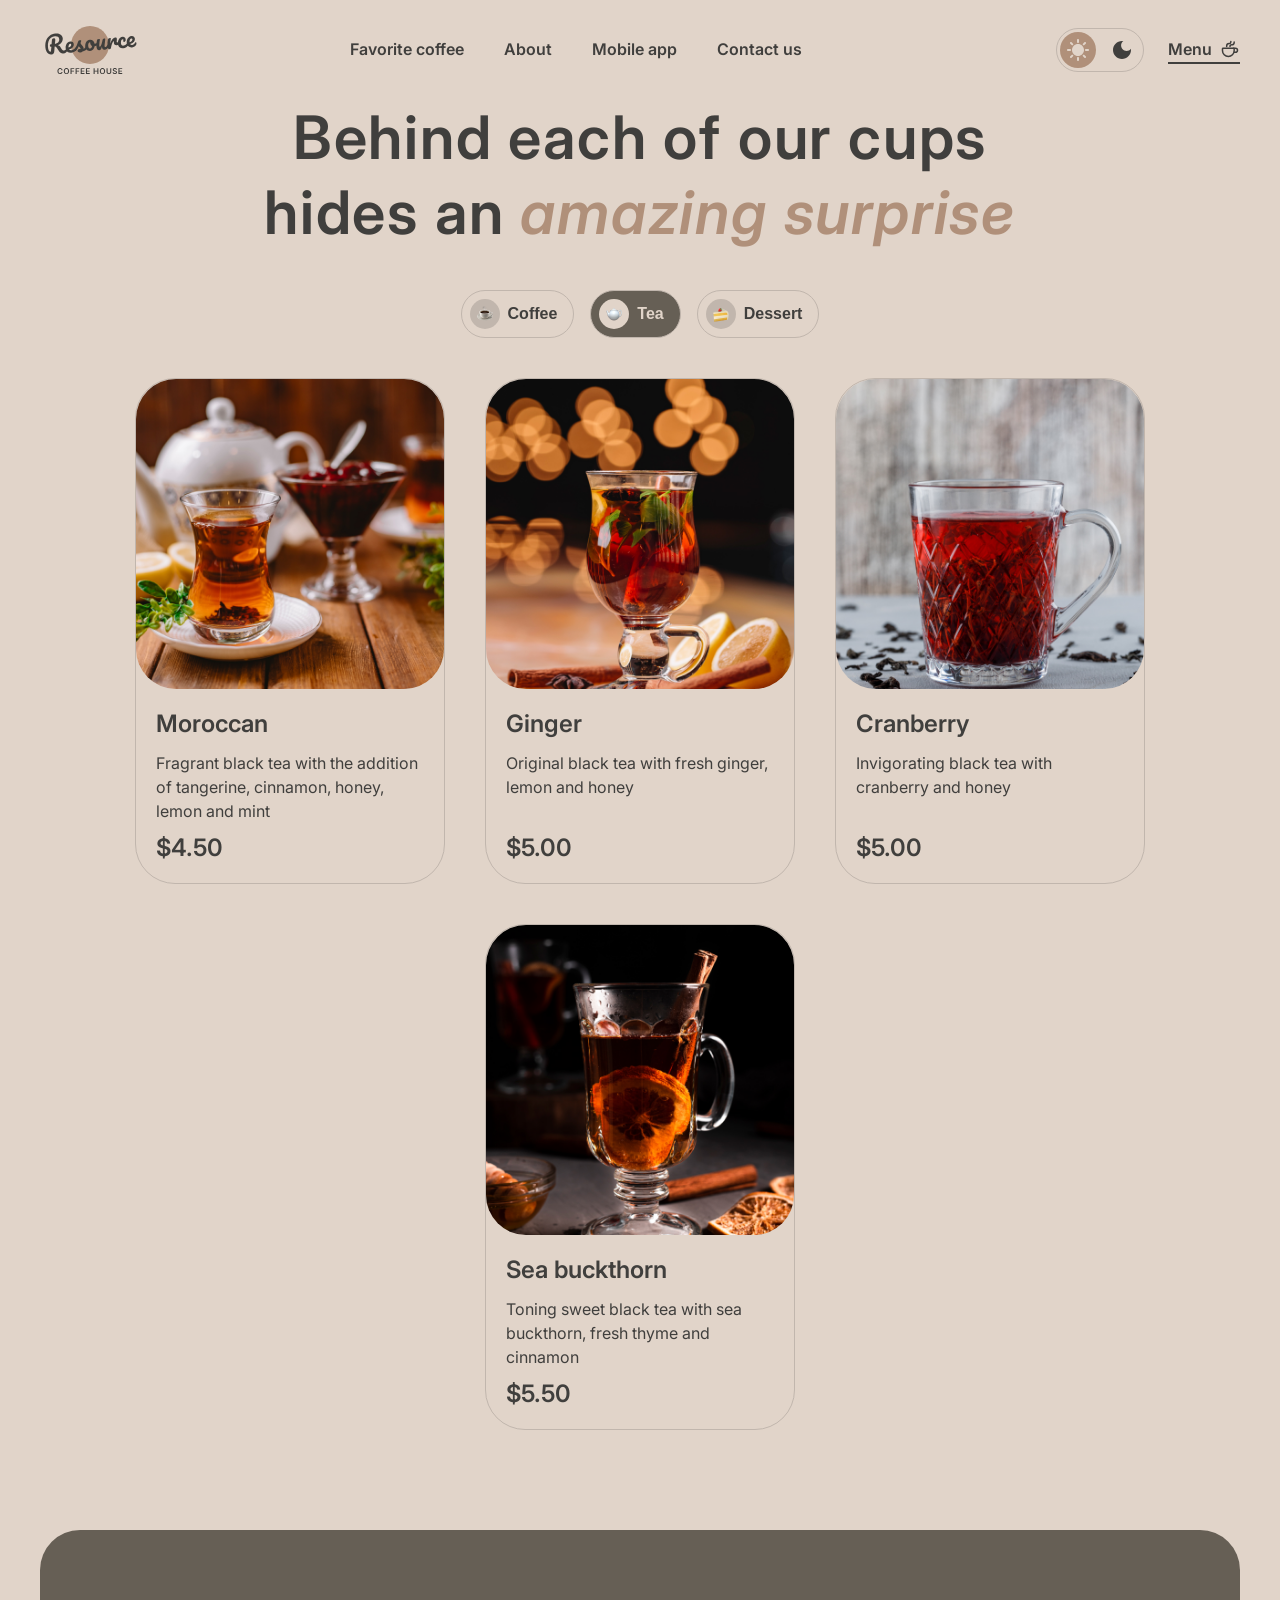
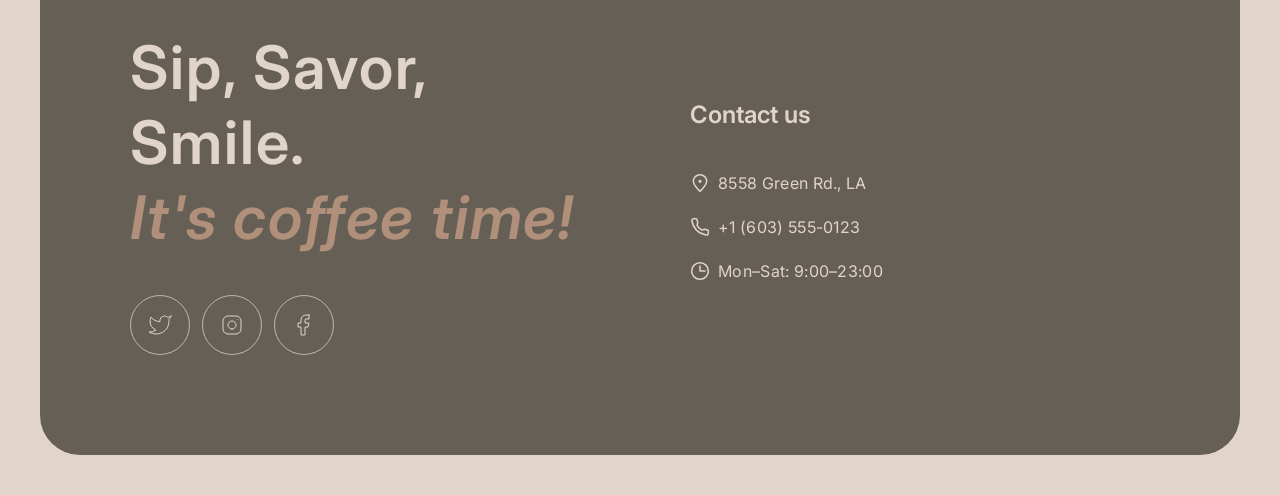
==== menu.html @ aad09383 "feat: implement theme toggle functionality" ====
<!DOCTYPE html>
<html lang="en">

<head>
    <meta charset="UTF-8" />
    <meta name="viewport" content="width=device-width, initial-scale=1.0" />
    <link rel="preconnect" href="https://fonts.googleapis.com">
    <link rel="preconnect" href="https://fonts.gstatic.com" crossorigin>
    <link
        href="https://fonts.googleapis.com/css2?family=Inter:ital,opsz,wght@0,14..32,100..900;1,14..32,100..900&display=swap"
        rel="stylesheet">
    <link rel="icon" href="favicon.ico" />
    <title>Coffee House</title>
    <link rel="stylesheet" href="css/base.css">
    <link rel="stylesheet" href="css/layout.css">
    <link rel="stylesheet" href="css/components.css">
    <link rel="stylesheet" href="css/responsive.css">
</head>

<body>
    <!-- ================= HEADER ================= -->
<header class="header">
        <div class="container header__container">
            <a class="logo" href="index.html">
                <svg width="100" height="60" viewBox="0 0 100 60" fill="none" xmlns="http://www.w3.org/2000/svg">
                    <path
                        d="M69 25C69 35.4934 60.4934 44 50 44C39.5066 44 31 35.4934 31 25C31 14.5066 39.5066 6 50 6C60.4934 6 69 14.5066 69 25Z"
                        fill="#B0907A" />
                    <path
                        d="M95.6784 22.2913C95.8856 22.2732 96.0534 22.3548 96.1817 22.5364C96.326 22.7165 96.4127 22.9739 96.442 23.3086C96.4922 23.8824 96.4 24.3884 96.1652 24.8265C95.7789 25.5509 95.2359 26.1365 94.5362 26.5832C93.8524 27.0285 93.0084 27.295 92.0042 27.3829C90.4741 27.5168 89.2469 27.1664 88.3226 26.3318C87.3969 25.4812 86.8658 24.2749 86.7291 22.7129C86.6329 21.6131 86.7748 20.5727 87.1547 19.5919C87.5333 18.5951 88.1046 17.7822 88.8687 17.1532C89.6487 16.5229 90.5568 16.1623 91.5928 16.0717C92.5173 15.9908 93.2829 16.2049 93.8895 16.714C94.4948 17.2071 94.8386 17.9239 94.9209 18.8643C95.0171 19.9641 94.7016 20.9473 93.9743 21.814C93.2617 22.6633 91.9772 23.4021 90.1208 24.0303C90.5675 24.73 91.2451 25.0401 92.1537 24.9606C92.8072 24.9035 93.3279 24.7053 93.7158 24.3662C94.1197 24.0257 94.5692 23.4725 95.0643 22.7064C95.2346 22.4506 95.4393 22.3122 95.6784 22.2913ZM91.3914 18.4503C90.8016 18.5019 90.3295 18.8885 89.9751 19.6102C89.6365 20.3304 89.5098 21.1767 89.5949 22.149L89.5991 22.1968C90.5199 21.8914 91.2318 21.4918 91.7347 20.9981C92.2376 20.5044 92.4632 19.9626 92.4117 19.3729C92.3852 19.0701 92.2766 18.8386 92.0859 18.6786C91.9098 18.5013 91.6783 18.4252 91.3914 18.4503Z"
                        fill="currentColor" />
                    <path
                        d="M83.2976 28.1446C81.7356 28.2813 80.4779 27.9497 79.5245 27.1497C78.5857 26.3324 78.0529 25.1985 77.926 23.7481C77.813 22.457 77.969 21.303 78.394 20.2861C78.819 19.2692 79.4149 18.4622 80.1818 17.8651C80.9487 17.268 81.7784 16.9304 82.671 16.8523C83.5477 16.7756 84.2481 16.9793 84.7723 17.4635C85.311 17.9303 85.6159 18.5702 85.6871 19.383C85.7456 20.0525 85.6437 20.6316 85.3813 21.1203C85.1348 21.6076 84.7725 21.8722 84.2944 21.9141C83.9915 21.9406 83.7382 21.8904 83.5344 21.7637C83.3465 21.6356 83.2414 21.444 83.2191 21.189C83.2093 21.0774 83.2141 20.9485 83.2334 20.8023C83.2527 20.6561 83.2676 20.5504 83.278 20.4852C83.3367 20.2392 83.357 20.0125 83.3389 19.8053C83.3208 19.5981 83.2511 19.4436 83.1297 19.3418C83.0243 19.2386 82.876 19.1953 82.6847 19.2121C82.3181 19.2441 81.9901 19.4415 81.7006 19.8041C81.4097 20.1508 81.193 20.6114 81.0506 21.186C80.9081 21.7606 80.8661 22.3826 80.9247 23.0521C81.0865 24.901 81.9723 25.7551 83.5821 25.6142C84.2356 25.557 84.9181 25.2805 85.6296 24.7846C86.3556 24.2714 87.0469 23.5444 87.7034 22.6036C87.8752 22.3637 88.0806 22.2333 88.3197 22.2124C88.5269 22.1942 88.6946 22.2759 88.8229 22.4574C88.9672 22.6375 89.054 22.895 89.0832 23.2297C89.1362 23.8354 89.028 24.3427 88.7587 24.7518C88.0904 25.7418 87.2526 26.5378 86.2452 27.1399C85.2524 27.7247 84.2699 28.0596 83.2976 28.1446Z"
                        fill="currentColor" />
                    <path
                        d="M69.549 29.3476C68.9433 29.4006 68.485 29.1195 68.1742 28.5042C67.8794 27.8876 67.6706 26.8779 67.5479 25.4753C67.3666 23.4032 67.4892 21.4089 67.9158 19.4924C68.0188 19.0177 68.2207 18.6627 68.5213 18.4276C68.8365 18.1752 69.289 18.0232 69.8787 17.9716C70.1975 17.9437 70.4242 17.964 70.5586 18.0326C70.6931 18.1011 70.7701 18.2469 70.7897 18.4701C70.812 18.7251 70.7426 19.3094 70.5816 20.2229C70.478 20.8744 70.3993 21.4434 70.3455 21.93C70.2917 22.4165 70.2636 23.0132 70.2612 23.7201C70.6673 22.3033 71.1594 21.136 71.7376 20.2181C72.3158 19.3002 72.8997 18.6308 73.4892 18.2098C74.0947 17.7874 74.6605 17.5532 75.1865 17.5072C76.2225 17.4166 76.7858 17.8893 76.8765 18.9253C76.8946 19.1325 76.8668 19.6409 76.7931 20.4504C76.7214 21.0991 76.6925 21.5032 76.7064 21.6626C76.7552 22.2204 76.9789 22.4819 77.3773 22.4471C77.8236 22.408 78.3668 22.0072 79.0067 21.2445C79.1958 21.0191 79.4019 20.8967 79.6251 20.8772C79.8323 20.8591 80 20.9408 80.1283 21.1223C80.2712 21.2864 80.3559 21.5199 80.3824 21.8228C80.434 22.4125 80.315 22.8887 80.0255 23.2513C79.6197 23.7526 79.1285 24.1971 78.5521 24.5848C77.9903 24.9552 77.3746 25.1697 76.7052 25.2282C75.8604 25.3021 75.196 25.1434 74.7121 24.7521C74.2441 24.3594 73.978 23.7965 73.9139 23.0633C73.8929 22.8242 73.8959 22.583 73.9228 22.3397C73.9268 22.0182 73.9239 21.8016 73.9142 21.69C73.8919 21.435 73.793 21.3151 73.6177 21.3305C73.3786 21.3514 73.0836 21.6503 72.7325 22.2271C72.396 22.7865 72.0748 23.5213 71.7689 24.4314C71.4631 25.3415 71.2332 26.2932 71.0791 27.2864C70.9694 28.0509 70.8068 28.5791 70.5914 28.8709C70.3906 29.1455 70.0431 29.3044 69.549 29.3476Z"
                        fill="currentColor" />
                    <path
                        d="M59.2462 30.2488C58.5289 30.3116 57.9106 30.0364 57.3912 29.4233C56.8863 28.7929 56.5906 27.9836 56.5042 26.9954C56.3996 25.8 56.3838 24.7012 56.4567 23.699C56.5282 22.6809 56.6985 21.5979 56.9675 20.4501C57.085 19.958 57.2782 19.5958 57.547 19.3635C57.8157 19.1312 58.2609 18.9878 58.8826 18.9334C59.2332 18.9028 59.4772 18.9376 59.6145 19.038C59.7677 19.1371 59.8541 19.2981 59.8736 19.5213C59.8847 19.6488 59.8347 20.0868 59.7235 20.8354C59.6157 21.4391 59.5349 21.9842 59.4811 22.4707C59.3088 24.1722 59.247 25.3019 59.2958 25.8598C59.3251 26.1945 59.3859 26.4301 59.4781 26.5666C59.569 26.6871 59.7021 26.7397 59.8774 26.7244C60.1165 26.7035 60.3904 26.4386 60.6993 25.9297C61.024 25.4195 61.3431 24.6608 61.6565 23.6536C61.9859 22.6451 62.2798 21.4148 62.5382 19.9627C62.6239 19.4734 62.7852 19.114 63.0221 18.8845C63.2749 18.6535 63.6643 18.5151 64.1903 18.4691C64.5569 18.437 64.8161 18.4625 64.9679 18.5456C65.1184 18.6127 65.204 18.7658 65.2249 19.0049C65.2598 19.4034 65.1561 20.5127 64.9138 22.3327C64.646 24.412 64.533 25.6907 64.5748 26.1688C64.6013 26.4717 64.686 26.7052 64.8289 26.8694C64.9703 27.0176 65.1447 27.0827 65.3519 27.0645C65.6706 27.0366 66.0285 26.8126 66.4254 26.3924C66.8368 25.9549 67.3708 25.2657 68.0273 24.3249C68.199 24.0851 68.4044 23.9547 68.6435 23.9337C68.8507 23.9156 69.0185 23.9973 69.1468 24.1788C69.291 24.3589 69.3778 24.6163 69.4071 24.9511C69.4629 25.5886 69.3547 26.096 69.0825 26.4731C68.471 27.3779 67.7905 28.1361 67.041 28.7477C66.3074 29.358 65.4385 29.707 64.4343 29.7949C63.6693 29.8618 63.0776 29.6165 62.6594 29.0588C62.2572 28.4997 62.0093 27.6862 61.9159 26.6183C61.7398 27.7259 61.4065 28.5982 60.9162 29.2354C60.4245 29.8566 59.8678 30.1944 59.2462 30.2488Z"
                        fill="currentColor" />
                    <path
                        d="M57.5606 22.8796C57.7678 22.8614 57.9362 22.9511 58.0659 23.1485C58.1956 23.346 58.2744 23.6041 58.3023 23.9229C58.3692 24.688 58.1779 25.1625 57.7282 25.3463C56.8011 25.7647 55.7659 26.048 54.6225 26.1963C54.4367 27.5616 53.9332 28.6898 53.1117 29.5808C52.2888 30.4559 51.3115 30.9429 50.1799 31.0419C49.2235 31.1256 48.3824 30.9663 47.6566 30.564C46.9467 30.1603 46.383 29.5913 45.9654 28.8569C45.5478 28.1225 45.3 27.309 45.2219 26.4164C45.1159 25.205 45.2529 24.1089 45.6328 23.1281C46.0114 22.1313 46.5841 21.3343 47.351 20.7372C48.1165 20.1242 48.9933 19.7744 49.9816 19.688C51.1929 19.582 52.2022 19.9193 53.0093 20.6999C53.8309 21.4632 54.3592 22.453 54.5941 23.6691C55.339 23.5558 56.2177 23.3183 57.23 22.9567C57.3547 22.9136 57.4649 22.8879 57.5606 22.8796ZM50.1494 28.4908C50.6595 28.4462 51.0797 28.2007 51.41 27.7542C51.7563 27.3063 51.959 26.6863 52.0182 25.8941C51.4948 25.6026 51.0739 25.1977 50.7555 24.6795C50.4531 24.1599 50.2754 23.5972 50.2224 22.9916C50.2001 22.7365 50.2017 22.4794 50.2272 22.2202L50.1076 22.2307C49.4701 22.2864 48.9633 22.644 48.5873 23.3032C48.2259 23.9452 48.094 24.824 48.1916 25.9398C48.2683 26.8164 48.4942 27.4712 48.8694 27.9042C49.2605 28.3357 49.6872 28.5313 50.1494 28.4908Z"
                        fill="currentColor" />
                    <path
                        d="M40.3103 32.4354C39.4815 32.508 38.8272 32.3725 38.3474 32.029C37.8836 31.6841 37.6307 31.2726 37.5889 30.7944C37.5527 30.38 37.6727 30.0081 37.9491 29.6787C38.2254 29.3494 38.6584 29.1589 39.2482 29.1073C39.4554 29.0892 39.6966 29.0922 39.9717 29.1163C40.2614 29.1231 40.4787 29.1282 40.6235 29.1316C40.5713 28.7185 40.4415 28.3364 40.2341 27.9851C40.0427 27.6325 39.8048 27.3 39.5205 26.9876C39.2348 26.6592 38.9692 26.3773 38.7237 26.1418C38.3119 27.1254 37.8861 27.9497 37.4464 28.6145C37.0226 29.278 36.5482 29.9137 36.0232 30.5218C35.7614 30.8338 35.4711 31.0038 35.1523 31.0316C34.8973 31.054 34.6824 30.9844 34.5077 30.823C34.3316 30.6457 34.2316 30.4216 34.2079 30.1506C34.1801 29.8318 34.2658 29.5272 34.4653 29.2367L34.7426 28.827C35.5244 27.6664 36.1078 26.7159 36.4928 25.9756C36.7233 25.4896 36.9884 24.8481 37.288 24.0509C37.5863 23.2379 37.8745 22.4016 38.1527 21.542C38.3942 20.8142 38.9931 20.4085 39.9494 20.3248C40.3957 20.2858 40.71 20.2984 40.8923 20.3628C41.0746 20.4271 41.1734 20.547 41.1888 20.7223C41.1971 20.8179 41.1785 20.9722 41.1329 21.1849C41.0873 21.3977 41.0177 21.6126 40.9243 21.8296C40.6876 22.4285 40.5867 22.9272 40.6215 23.3257C40.6424 23.5647 40.7451 23.8208 40.9296 24.0937C41.1301 24.3653 41.4244 24.7009 41.8127 25.1006C42.3814 25.7254 42.8141 26.2657 43.111 26.7216C43.4224 27.1601 43.6025 27.6583 43.6513 28.2162C43.6652 28.3756 43.6688 28.6001 43.662 28.8898C44.4166 28.5187 45.2626 27.6335 46.2003 26.2345C46.372 25.9946 46.5774 25.8642 46.8165 25.8433C47.0237 25.8252 47.1915 25.9069 47.3198 26.0884C47.464 26.2685 47.5508 26.5259 47.5801 26.8606C47.6331 27.4663 47.5249 27.9737 47.2555 28.3827C46.545 29.4407 45.8392 30.185 45.1381 30.6158C44.4515 31.0292 43.5756 31.2985 42.5105 31.4238C41.9204 32.0215 41.187 32.3587 40.3103 32.4354Z"
                        fill="currentColor" />
                    <path
                        d="M36.6161 26.7357C36.8233 26.7175 36.9911 26.7992 37.1194 26.9807C37.2636 27.1608 37.3504 27.4183 37.3797 27.753C37.4355 28.3905 37.3273 28.8979 37.0551 29.2751C36.5281 30.0439 35.7492 30.7786 34.7183 31.4791C33.7034 32.1782 32.5823 32.5815 31.355 32.6888C29.6814 32.8353 28.3426 32.4947 27.3386 31.667C26.3347 30.8394 25.7637 29.6365 25.6256 28.0586C25.5294 26.9588 25.6713 25.9185 26.0512 24.9376C26.4298 23.9408 27.0011 23.1279 27.7652 22.4989C28.5452 21.8686 29.4533 21.508 30.4893 21.4174C31.4138 21.3365 32.1793 21.5506 32.786 22.0597C33.3913 22.5528 33.7351 23.2696 33.8173 24.21C33.9136 25.3098 33.5981 26.293 32.8708 27.1597C32.1581 28.009 30.8816 28.7471 29.0412 29.3739C29.5039 30.0722 30.293 30.3726 31.4088 30.275C32.126 30.2122 32.9173 29.894 33.7826 29.3204C34.6625 28.7295 35.4016 27.9983 35.9999 27.1269C36.1716 26.887 36.377 26.7566 36.6161 26.7357ZM30.2878 23.796C29.6981 23.8476 29.226 24.2342 28.8715 24.9559C28.533 25.6761 28.4063 26.5224 28.4914 27.4947L28.4955 27.5425C29.4164 27.2371 30.1283 26.8375 30.6312 26.3438C31.1341 25.8501 31.3597 25.3083 31.3081 24.7186C31.2816 24.4158 31.1731 24.1843 30.9824 24.0243C30.8063 23.847 30.5747 23.7709 30.2878 23.796Z"
                        fill="currentColor" />
                    <path
                        d="M27.6906 27.5167C27.8978 27.4986 28.0656 27.5803 28.1939 27.7618C28.3382 27.9419 28.4249 28.1993 28.4542 28.5341C28.5086 29.1557 28.4004 29.6631 28.1296 30.0561C27.4454 31.0476 26.7351 31.8324 25.9987 32.4108C25.261 32.9733 24.3581 33.3012 23.2902 33.3946C22.2541 33.4853 21.3451 33.2837 20.5631 32.79C19.797 32.2949 19.028 31.3985 18.256 30.1009C17.6351 29.063 17.151 28.3023 16.8035 27.8188C16.4547 27.3193 16.119 26.9712 15.7967 26.7745C15.4903 26.5765 15.1198 26.4724 14.6852 26.4622C14.6508 26.8025 14.5595 27.8705 14.4114 29.6663C14.3537 30.4744 14.3165 30.9675 14.3 31.1456C14.2256 32.1319 13.9724 32.9089 13.5402 33.4767C13.1067 34.0286 12.4038 34.3471 11.4315 34.4321C10.3636 34.5256 9.38799 34.2977 8.50477 33.7486C7.63609 33.1822 6.9298 32.3606 6.38589 31.2839C5.84059 30.1913 5.50518 28.9277 5.37968 27.4932C5.1454 24.8154 5.40544 22.4638 6.15978 20.4383C6.93006 18.4115 8.10738 16.8148 9.69174 15.6483C11.2906 14.4644 13.1899 13.7763 15.3895 13.5838C16.9196 13.45 18.223 13.5688 19.2994 13.9404C20.3759 14.312 21.1968 14.8826 21.762 15.6523C22.3432 16.4206 22.6784 17.3148 22.7676 18.3349C22.8457 19.2275 22.7073 20.1229 22.3522 21.0213C22.0117 21.9023 21.4476 22.7066 20.66 23.434C19.8724 24.1614 18.8869 24.7375 17.7034 25.1622C18.4866 25.3025 19.1057 25.5856 19.5605 26.0116C20.0154 26.4376 20.4891 27.0787 20.9816 27.9351C21.5115 28.8524 22.0112 29.5153 22.4806 29.924C22.966 30.3312 23.4955 30.5098 24.0693 30.4596C24.5794 30.4149 25.0509 30.205 25.4838 29.8299C25.9154 29.4388 26.4456 28.7981 27.0744 27.9079C27.2461 27.6681 27.4515 27.5377 27.6906 27.5167ZM11.3837 26.727C10.8418 26.7744 10.4561 26.6797 10.2266 26.4428C10.013 26.2045 9.89225 25.9259 9.86436 25.6071C9.8309 25.2246 9.92394 24.9113 10.1435 24.6672C10.379 24.4218 10.6562 24.2851 10.9749 24.2572L11.5727 24.2049C11.691 22.6206 11.8123 21.2528 11.9364 20.1016C12.053 19.0474 12.6771 18.4708 13.8088 18.3718C14.7173 18.2923 15.2071 18.659 15.2782 19.4719C15.2936 19.6473 15.2975 19.7835 15.2899 19.8805L14.9199 23.9121C15.7764 23.789 16.5393 23.5134 17.2085 23.0855C17.8937 22.6561 18.4149 22.0966 18.7722 21.4068C19.1454 20.7156 19.2957 19.9556 19.2232 19.1268C19.1353 18.1226 18.7236 17.3636 17.988 16.8498C17.2524 16.3359 16.2232 16.1369 14.9002 16.2526C13.3382 16.3893 12.0016 16.8997 10.8904 17.7839C9.79381 18.6508 8.98568 19.8779 8.46605 21.4653C7.94503 23.0366 7.78003 24.9142 7.97108 27.0978C8.06033 28.1179 8.24063 28.9855 8.51198 29.7006C8.78334 30.4157 9.08648 30.9432 9.42139 31.2834C9.75631 31.6235 10.0592 31.7817 10.3302 31.7579C10.5374 31.7398 10.6957 31.6216 10.8051 31.4032C10.9304 31.1834 11.0127 30.839 11.052 30.3698L11.3837 26.727Z"
                        fill="currentColor" />
                    <path
                        d="M78.4023 54.0001V48.1819H82.1864V49.0654H79.4563V50.645H81.9904V51.5285H79.4563V53.1165H82.2092V54.0001H78.4023Z"
                        fill="currentColor" />
                    <path
                        d="M75.9698 49.7813C75.9433 49.5332 75.8316 49.34 75.6346 49.2017C75.4395 49.0635 75.1857 48.9943 74.8732 48.9943C74.6535 48.9943 74.4651 49.0275 74.3079 49.0938C74.1507 49.1601 74.0304 49.25 73.9471 49.3637C73.8638 49.4773 73.8211 49.607 73.8192 49.7529C73.8192 49.8741 73.8467 49.9792 73.9016 50.0682C73.9585 50.1572 74.0352 50.233 74.1317 50.2955C74.2283 50.3561 74.3353 50.4072 74.4528 50.4489C74.5702 50.4906 74.6886 50.5256 74.8079 50.554L75.3533 50.6904C75.573 50.7415 75.7842 50.8106 75.9869 50.8977C76.1914 50.9849 76.3742 51.0947 76.5352 51.2273C76.698 51.3599 76.8268 51.5199 76.9215 51.7074C77.0162 51.8949 77.0636 52.1146 77.0636 52.3665C77.0636 52.7074 76.9764 53.0076 76.8022 53.2671C76.628 53.5246 76.3761 53.7263 76.0465 53.8722C75.7189 54.0161 75.3221 54.0881 74.8562 54.0881C74.4035 54.0881 74.0105 54.018 73.6772 53.8779C73.3458 53.7377 73.0863 53.5332 72.8988 53.2642C72.7132 52.9953 72.6128 52.6676 72.5977 52.2813H73.6346C73.6497 52.4839 73.7122 52.6525 73.8221 52.787C73.9319 52.9214 74.0749 53.0218 74.2511 53.0881C74.4291 53.1544 74.628 53.1875 74.8477 53.1875C75.0768 53.1875 75.2776 53.1534 75.4499 53.0852C75.6242 53.0152 75.7605 52.9186 75.859 52.7955C75.9575 52.6705 76.0077 52.5246 76.0096 52.358C76.0077 52.2065 75.9632 52.0815 75.8761 51.983C75.7889 51.8826 75.6668 51.7993 75.5096 51.733C75.3543 51.6648 75.1725 51.6042 74.9641 51.5512L74.3022 51.3807C73.823 51.2576 73.4442 51.071 73.1658 50.821C72.8893 50.5692 72.7511 50.2349 72.7511 49.8182C72.7511 49.4754 72.8439 49.1752 73.0295 48.9176C73.217 48.6601 73.4717 48.4602 73.7937 48.3182C74.1156 48.1743 74.4802 48.1023 74.8874 48.1023C75.3003 48.1023 75.6621 48.1743 75.9727 48.3182C76.2852 48.4602 76.5304 48.6582 76.7085 48.912C76.8865 49.1638 76.9783 49.4536 76.984 49.7813H75.9698Z"
                        fill="currentColor" />
                    <path
                        d="M70.2086 48.1819H71.2626V51.983C71.2626 52.3997 71.1641 52.7662 70.9672 53.0825C70.7721 53.3987 70.4975 53.6459 70.1433 53.8239C69.7891 54.0001 69.3753 54.0881 68.9018 54.0881C68.4264 54.0881 68.0117 54.0001 67.6575 53.8239C67.3033 53.6459 67.0287 53.3987 66.8336 53.0825C66.6386 52.7662 66.541 52.3997 66.541 51.983V48.1819H67.595V51.895C67.595 52.1374 67.648 52.3533 67.7541 52.5427C67.862 52.7321 68.0136 52.8807 68.2086 52.9887C68.4037 53.0948 68.6348 53.1478 68.9018 53.1478C69.1689 53.1478 69.3999 53.0948 69.595 52.9887C69.792 52.8807 69.9435 52.7321 70.0495 52.5427C70.1556 52.3533 70.2086 52.1374 70.2086 51.895V48.1819Z"
                        fill="currentColor" />
                    <path
                        d="M65.1435 51.0909C65.1435 51.7178 65.026 52.2548 64.7912 52.7017C64.5582 53.1468 64.2401 53.4877 63.8366 53.7245C63.4351 53.9612 62.9796 54.0796 62.4702 54.0796C61.9607 54.0796 61.5043 53.9612 61.1009 53.7245C60.6993 53.4858 60.3812 53.144 60.1463 52.6989C59.9134 52.2519 59.7969 51.7159 59.7969 51.0909C59.7969 50.464 59.9134 49.9281 60.1463 49.483C60.3812 49.036 60.6993 48.6942 61.1009 48.4574C61.5043 48.2207 61.9607 48.1023 62.4702 48.1023C62.9796 48.1023 63.4351 48.2207 63.8366 48.4574C64.2401 48.6942 64.5582 49.036 64.7912 49.483C65.026 49.9281 65.1435 50.464 65.1435 51.0909ZM64.0838 51.0909C64.0838 50.6496 64.0147 50.2775 63.8764 49.9745C63.7401 49.6695 63.5507 49.4394 63.3082 49.2841C63.0658 49.1269 62.7865 49.0483 62.4702 49.0483C62.1539 49.0483 61.8745 49.1269 61.6321 49.2841C61.3897 49.4394 61.1993 49.6695 61.0611 49.9745C60.9247 50.2775 60.8565 50.6496 60.8565 51.0909C60.8565 51.5322 60.9247 51.9053 61.0611 52.2102C61.1993 52.5133 61.3897 52.7434 61.6321 52.9006C61.8745 53.0559 62.1539 53.1335 62.4702 53.1335C62.7865 53.1335 63.0658 53.0559 63.3082 52.9006C63.5507 52.7434 63.7401 52.5133 63.8764 52.2102C64.0147 51.9053 64.0838 51.5322 64.0838 51.0909Z"
                        fill="currentColor" />
                    <path
                        d="M53.5918 54.0001V48.1819H54.6458V50.645H57.3418V48.1819H58.3986V54.0001H57.3418V51.5285H54.6458V54.0001H53.5918Z"
                        fill="currentColor" />
                    <path
                        d="M45.9492 54.0001V48.1819H49.7333V49.0654H47.0032V50.645H49.5373V51.5285H47.0032V53.1165H49.756V54.0001H45.9492Z"
                        fill="currentColor" />
                    <path
                        d="M40.6895 54.0001V48.1819H44.4735V49.0654H41.7434V50.645H44.2775V51.5285H41.7434V53.1165H44.4963V54.0001H40.6895Z"
                        fill="currentColor" />
                    <path
                        d="M35.6016 54.0001V48.1819H39.3288V49.0654H36.6555V50.645H39.0732V51.5285H36.6555V54.0001H35.6016Z"
                        fill="currentColor" />
                    <path
                        d="M30.5137 54.0001V48.1819H34.2409V49.0654H31.5676V50.645H33.9853V51.5285H31.5676V54.0001H30.5137Z"
                        fill="currentColor" />
                    <path
                        d="M29.1181 51.0909C29.1181 51.7178 29.0007 52.2548 28.7658 52.7017C28.5328 53.1468 28.2147 53.4877 27.8113 53.7245C27.4097 53.9612 26.9542 54.0796 26.4448 54.0796C25.9353 54.0796 25.4789 53.9612 25.0755 53.7245C24.6739 53.4858 24.3558 53.144 24.1209 52.6989C23.888 52.2519 23.7715 51.7159 23.7715 51.0909C23.7715 50.464 23.888 49.9281 24.1209 49.483C24.3558 49.036 24.6739 48.6942 25.0755 48.4574C25.4789 48.2207 25.9353 48.1023 26.4448 48.1023C26.9542 48.1023 27.4097 48.2207 27.8113 48.4574C28.2147 48.6942 28.5328 49.036 28.7658 49.483C29.0007 49.9281 29.1181 50.464 29.1181 51.0909ZM28.0584 51.0909C28.0584 50.6496 27.9893 50.2775 27.851 49.9745C27.7147 49.6695 27.5253 49.4394 27.2828 49.2841C27.0404 49.1269 26.7611 49.0483 26.4448 49.0483C26.1285 49.0483 25.8491 49.1269 25.6067 49.2841C25.3643 49.4394 25.1739 49.6695 25.0357 49.9745C24.8993 50.2775 24.8311 50.6496 24.8311 51.0909C24.8311 51.5322 24.8993 51.9053 25.0357 52.2102C25.1739 52.5133 25.3643 52.7434 25.6067 52.9006C25.8491 53.0559 26.1285 53.1335 26.4448 53.1335C26.7611 53.1335 27.0404 53.0559 27.2828 52.9006C27.5253 52.7434 27.7147 52.5133 27.851 52.2102C27.9893 51.9053 28.0584 51.5322 28.0584 51.0909Z"
                        fill="currentColor" />
                    <path
                        d="M22.5536 50.1449H21.4911C21.4608 49.9707 21.4049 49.8163 21.3235 49.6818C21.2421 49.5455 21.1407 49.4299 21.0195 49.3352C20.8983 49.2406 20.7601 49.1695 20.6048 49.1222C20.4513 49.0729 20.2856 49.0483 20.1076 49.0483C19.7913 49.0483 19.511 49.1279 19.2667 49.287C19.0224 49.4442 18.8311 49.6752 18.6928 49.9801C18.5546 50.2832 18.4854 50.6534 18.4854 51.0909C18.4854 51.536 18.5546 51.911 18.6928 52.2159C18.833 52.519 19.0243 52.7481 19.2667 52.9034C19.511 53.0568 19.7904 53.1335 20.1048 53.1335C20.279 53.1335 20.4419 53.1108 20.5934 53.0654C20.7468 53.018 20.8841 52.9489 21.0053 52.858C21.1284 52.7671 21.2317 52.6553 21.315 52.5227C21.4002 52.3902 21.4589 52.2387 21.4911 52.0682L22.5536 52.0739C22.5138 52.3504 22.4277 52.6099 22.2951 52.8523C22.1644 53.0947 21.993 53.3087 21.7809 53.4943C21.5688 53.6781 21.3207 53.822 21.0366 53.9262C20.7525 54.0284 20.4371 54.0796 20.0906 54.0796C19.5792 54.0796 19.1228 53.9612 18.7212 53.7245C18.3197 53.4877 18.0034 53.1459 17.7724 52.6989C17.5413 52.2519 17.4258 51.7159 17.4258 51.0909C17.4258 50.464 17.5423 49.9281 17.7752 49.483C18.0082 49.036 18.3254 48.6942 18.7269 48.4574C19.1284 48.2207 19.583 48.1023 20.0906 48.1023C20.4144 48.1023 20.7156 48.1477 20.994 48.2387C21.2724 48.3296 21.5205 48.4631 21.7383 48.6392C21.9561 48.8135 22.1351 49.0275 22.2752 49.2813C22.4173 49.5332 22.5101 49.821 22.5536 50.1449Z"
                        fill="currentColor" />
                </svg>
            </a>
            <nav class="navigation">
                <ul class="navigation__list">
                    <li class="navigation__item">
                        <a class="navigation__link" href="index.html#favorite">
                            Favorite coffee
                        </a>
                    </li>
                    <li class="navigation__item">
                        <a class="navigation__link" href="index.html#about">
                            About
                        </a>
                    </li>
                    <li class="navigation__item">
                        <a class="navigation__link" href="index.html#mobile-app">
                            Mobile app
                        </a>
                    </li>
                    <li class="navigation__item">
                        <a class="navigation__link" href="#contacts">
                            Contact us
                        </a>
                    </li>
                </ul>
            </nav>
            <div class="header__actions">
                <div class="theme-switcher">
                    <button class="theme-switcher__button theme-switcher__button--sun" type="button">
                        <svg width="22" height="22" viewBox="0 0 22 22" fill="none" xmlns="http://www.w3.org/2000/svg">
                            <path
                                d="M10 3V1C10 0.45 10.45 0 11 0C11.55 0 12 0.45 12 1V3C12 3.55 11.55 4 11 4C10.45 4 10 3.55 10 3ZM17.36 6.05L18.77 4.63C19.16 4.24 19.16 3.61 18.77 3.22C18.38 2.83 17.75 2.83 17.36 3.22L15.95 4.64C15.56 5.03 15.56 5.66 15.95 6.05C16.34 6.44 16.97 6.44 17.36 6.05ZM21 10H19C18.45 10 18 10.45 18 11C18 11.55 18.45 12 19 12H21C21.55 12 22 11.55 22 11C22 10.45 21.55 10 21 10ZM11 18C10.45 18 10 18.45 10 19V21C10 21.55 10.45 22 11 22C11.55 22 12 21.55 12 21V19C12 18.45 11.55 18 11 18ZM4.64 6.05L3.22 4.64C2.83 4.25 2.83 3.61 3.22 3.23C3.61 2.85 4.25 2.84 4.63 3.23L6.04 4.64C6.43 5.03 6.43 5.67 6.04 6.05C5.65 6.43 5.02 6.44 4.64 6.05ZM15.95 15.95C15.56 16.34 15.56 16.98 15.95 17.36L17.36 18.77C17.75 19.16 18.39 19.16 18.77 18.77C19.16 18.38 19.16 17.74 18.77 17.36L17.36 15.95C16.98 15.56 16.34 15.56 15.95 15.95ZM1 12H3C3.55 12 4 11.55 4 11C4 10.45 3.55 10 3 10H1C0.45 10 0 10.45 0 11C0 11.55 0.45 12 1 12ZM4.64 18.78L6.05 17.37C6.44 16.98 6.44 16.34 6.05 15.96C5.66 15.58 5.02 15.57 4.64 15.96L3.23 17.37C2.84 17.76 2.84 18.4 3.23 18.78C3.61 19.17 4.25 19.17 4.64 18.78ZM11 5C7.69 5 5 7.69 5 11C5 14.31 7.69 17 11 17C14.31 17 17 14.31 17 11C17 7.69 14.31 5 11 5Z"
                                fill="currentColor" />
                        </svg>
                    </button>
                    <button class="theme-switcher__button theme-switcher__button--moon" type="button">
                        <svg width="18" height="18" viewBox="0 0 18 18" fill="none" xmlns="http://www.w3.org/2000/svg">
                            <path
                                d="M9 0C4.03 0 0 4.03 0 9C0 13.97 4.03 18 9 18C13.97 18 18 13.97 18 9C18 8.54 17.96 8.08 17.9 7.64C16.92 9.01 15.32 9.9 13.5 9.9C10.52 9.9 8.1 7.48 8.1 4.5C8.1 2.69 8.99 1.08 10.36 0.0999999C9.92 0.0399999 9.46 0 9 0Z"
                                fill="currentColor" />
                        </svg>
                    </button>
                </div>
                <button class="burger header__burger" type="button">
                    <span class="burger__line"></span>
                    <span class="burger__line"></span>
                </button>
                <a class="menu-link menu__link--active" href="menu.html">
                    <span>Menu</span>
                    <svg width="20" height="20" viewBox="0 0 20 20" fill="none" xmlns="http://www.w3.org/2000/svg">
                        <path
                            d="M14.166 9.76667V11.6667C14.166 14.8883 11.5543 17.5 8.33268 17.5C5.11102 17.5 2.49935 14.8883 2.49935 11.6667V9.76667C2.49935 9.4353 2.76798 9.16667 3.09935 9.16667H13.566C13.8974 9.16667 14.166 9.4353 14.166 9.76667Z"
                            stroke="currentColor" stroke-width="1.5" stroke-linecap="round" stroke-linejoin="round" />
                        <path
                            d="M9.99935 7.49996C9.99935 6.66663 10.5946 5.83329 11.7851 5.83329C13.1 5.83329 14.166 4.7673 14.166 3.45234V2.91663"
                            stroke="currentColor" stroke-width="1.5" stroke-linecap="round" stroke-linejoin="round" />
                        <path
                            d="M6.66732 7.5V7.08333C6.66732 5.70262 7.78661 4.58333 9.16732 4.58333C10.0878 4.58333 10.834 3.83714 10.834 2.91667V2.5"
                            stroke="currentColor" stroke-width="1.5" stroke-linecap="round" stroke-linejoin="round" />
                        <path
                            d="M13.334 9.16663H15.4173C16.5679 9.16663 17.5007 10.0994 17.5007 11.25C17.5007 12.4006 16.5679 13.3333 15.4173 13.3333H14.1673"
                            stroke="currentColor" stroke-width="1.5" stroke-linecap="round" stroke-linejoin="round" />
                    </svg>
                </a>
            </div>
        </div>
    </header>

    <!-- ================= MAIN ================= -->
    <main class="main">

        <!-- MENU -->

        <section class="menu">
            <div class="container menu__container">
                <div class="menu__header">
                    <h1 class="section-title menu__title">
                        Behind each of our cups hides an
                        <span class="accent">amazing surprise</span>
                    </h1>
                    <div class="menu__categories">
                        <button class="category-button" type="button">
                            <div class="category-button__content">
                                <div class="icon-wrapper">
                                    <img category-button__icon src="./assets/icons/coffee.png" alt="">
                                </div>
                                <span>Coffee</span>
                            </div>
                        </button>

                        <button class="category-button category-button--active" type="button">
                            <div class="category-button__content">
                                <div class="icon-wrapper">
                                    <img category-button__icon src="./assets/icons/tea.png" alt="">
                                </div>
                                <span>Tea</span>
                            </div>
                        </button>

                        <button class="category-button" type="button">
                            <div class="category-button__content">
                                <div class="icon-wrapper">
                                    <img category-button__icon src="./assets/icons/dessert.png" alt="">
                                </div>
                                <span>Dessert</span>
                            </div>
                        </button>
                    </div>
                </div>

                <div class="menu__grid">
                    <article class="menu-card">
                        <img class="menu-card__image" src="./assets/images/tea-1.png" alt="Moroccan tea">
                        <div class="menu-card__content">
                            <div class="menu-card__info">
                                <h2 class="menu-card__title">Moroccan</h2>
                                <p class="menu-card__description">
                                    Fragrant black tea with the addition of tangerine,
                                    cinnamon, honey, lemon and mint
                                </p>
                            </div>
                            <p class="menu-card__price">$4.50</p>
                        </div>
                    </article>
                    <article class="menu-card">
                        <img class="menu-card__image" src="./assets/images/tea-2.png" alt="Ginger tea">
                        <div class="menu-card__content">
                            <div class="menu-card__info">
                                <h2 class="menu-card__title">Ginger</h2>
                                <p class="menu-card__description">
                                    Original black tea with fresh ginger,
                                    lemon and honey
                                </p>
                            </div>
                            <p class="menu-card__price">$5.00</p>
                        </div>
                    </article>
                    <article class="menu-card">
                        <img class="menu-card__image" src="./assets/images/tea-3.png" alt="Cranberry tea">
                        <div class="menu-card__content">
                            <div class="menu-card__info">
                                <h2 class="menu-card__title">Cranberry</h2>
                                <p class="menu-card__description">
                                    Invigorating black tea with cranberry and honey
                                </p>
                            </div>
                            <p class="menu-card__price">$5.00</p>
                        </div>
                    </article>
                    <article class="menu-card">
                        <div class="menu-card__image">
                            <img class="menu-card__image" src="./assets/images/tea-4.png" alt="Sea buckthorn tea">
                        </div>
                        <div class="menu-card__content">
                            <div class="menu-card__info">
                                <h2 class="menu-card__title">Sea buckthorn</h2>
                                <p class="menu-card__description">
                                    Toning sweet black tea with sea buckthorn,
                                    fresh thyme and cinnamon
                                </p>
                            </div>
                            <p class="menu-card__price">$5.50</p>
                        </div>
                    </article>
                </div>
            </div>
        </section>
    </main>

    <!-- ================= FOOTER ================= -->
    <footer class="footer" id="contacts">
        <div class="container footer__container">
            <div class="footer__content">
                <div class="title-wrapper">
                    <p class="footer__title">
                        Sip, Savor, Smile.
                    </p>
                    <p class="footer__subtitle">
                        It's coffee time!
                    </p>
                </div>
                <ul class="socials">
                    <li>
                        <a class="socials__link" href="#" aria-label="Twitter">
                            <svg width="24" height="24" viewBox="0 0 24 24" fill="none"
                                xmlns="http://www.w3.org/2000/svg">
                                <path
                                    d="M23 3.01006C23 3.01006 20.9821 4.20217 19.86 4.54006C19.2577 3.84757 18.4573 3.35675 17.567 3.13398C16.6767 2.91122 15.7395 2.96725 14.8821 3.29451C14.0247 3.62177 13.2884 4.20446 12.773 4.96377C12.2575 5.72309 11.9877 6.62239 12 7.54006V8.54006C10.2426 8.58562 8.50127 8.19587 6.93101 7.4055C5.36074 6.61513 4.01032 5.44869 3 4.01006C3 4.01006 -1 13.0101 8 17.0101C5.94053 18.408 3.48716 19.109 1 19.0101C10 24.0101 21 19.0101 21 7.51006C20.9991 7.23151 20.9723 6.95365 20.92 6.68006C21.9406 5.67355 23 3.01006 23 3.01006Z"
                                    stroke="currentColor" stroke-linecap="round" stroke-linejoin="round" />
                            </svg>
                        </a>
                    </li>
                    <li>
                        <a class="socials__link" href="#" aria-label="Instagram">
                            <svg width="24" height="24" viewBox="0 0 24 24" fill="none"
                                xmlns="http://www.w3.org/2000/svg">
                                <path
                                    d="M12 16C14.2091 16 16 14.2091 16 12C16 9.79086 14.2091 8 12 8C9.79086 8 8 9.79086 8 12C8 14.2091 9.79086 16 12 16Z"
                                    stroke="currentColor" stroke-linecap="round" stroke-linejoin="round" />
                                <path
                                    d="M3 16V8C3 5.23858 5.23858 3 8 3H16C18.7614 3 21 5.23858 21 8V16C21 18.7614 18.7614 21 16 21H8C5.23858 21 3 18.7614 3 16Z"
                                    stroke="currentColor" />
                                <path d="M17.5 6.51L17.51 6.49889" stroke="currentColor" stroke-linecap="round"
                                    stroke-linejoin="round" />
                            </svg>
                        </a>
                    </li>
                    <li>
                        <a class="socials__link" href="#" aria-label="Facebook">
                            <svg width="24" height="24" viewBox="0 0 24 24" fill="none"
                                xmlns="http://www.w3.org/2000/svg">
                                <path
                                    d="M17 2H14C12.6739 2 11.4021 2.52678 10.4645 3.46447C9.52678 4.40215 9 5.67392 9 7V10H6V14H9V22H13V14H16L17 10H13V7C13 6.73478 13.1054 6.48043 13.2929 6.29289C13.4804 6.10536 13.7348 6 14 6H17V2Z"
                                    stroke="currentColor" stroke-linecap="round" stroke-linejoin="round" />
                            </svg>
                        </a>
                    </li>
                </ul>
            </div>
            <div class="footer__contacts">
                <h2 class="contacts__title">
                    Contact us
                </h2>
                <div class="contacts-list">
                    <a class="contacts-item contacts-item--link" href="#">
                        <img class="contacts-icon" src="./assets/icons/location.svg" alt="">
                        <span>8558 Green Rd., LA</span>
                    </a>
                    <a class="contacts-item contacts-item--link" href="tel:+16035550123">
                        <img class="contacts-icon" src="./assets/icons/phone.svg" alt="">
                        <span>+1 (603) 555-0123</span>
                    </a>
                    <div class="contacts-item">
                        <img class="contacts-icon" src="./assets/icons/clock.svg" alt="">
                        <span>Mon–Sat: 9:00–23:00</span>
                    </div>
                </div>
            </div>
        </div>
    </footer>
    <script type="module" src="main.js"></script>
</body>

</html>
---- css/base.css ----
:root {
  --color-background-page: #E1D4C9;
  --color-background-container: #665F55;
  --color-background-overlay: #403F3DCC;
  --color-text-primary: #403F3D;
  --color-text-inverse: #E1D4C9;
  --color-text-accent: #B0907A;
  --color-border-primary: #C1B6AD;
  --color-border-inverse: #665F55;

  --font-main: "Inter", sans-serif;
}

:root[theme='dark'] {
  --color-background-page: #292826;
  --color-background-container: #403F3D;
  --color-background-overlay: #292826CC;
  --color-text-primary: #E1D4C9;
  --color-text-inverse: #E1D4C9;
  --color-text-accent: #B0907A;
  --color-border-primary: #665F55;
  --color-border-inverse: #C1B6AD;

  --font-main: "Inter", sans-serif;
}

*,
*::before,
*::after {
  box-sizing: border-box;
}

html {
  scroll-behavior: smooth;
}

html:has(dialog[open]) {
  overflow: hidden;
}

body {
  margin: 0;
  padding: 0;
  font-family: var(--font-main);
  background-color: var(--color-background-page);
}

h1,
h2,
h3,
h4,
p {
  margin: 0;
}

a {
  color: inherit;
  text-decoration: none;
  margin: 0;
}

img {
  display: block;
  max-width: 100%;
  height: auto;
}

ul,
ol {
  margin: 0;
  padding: 0;
  list-style: none;
}
---- css/layout.css ----
.container {
  margin-inline: auto;
  width: 100%;
}

.header {
  min-height: 60px;
  margin-block: 20px;
}

.header__container {
  display: flex;
  align-items: center;
  justify-content: space-between;
  padding-inline: clamp(1rem, -0.469rem + 6.186vw, 2.5rem);
  gap: 40px;
  max-width: 1440px;
}

.main,
.footer {
  max-width: 1440px;
  margin-inline: auto;
  width: 100%;
  padding-inline: clamp(1rem, -0.469rem + 6.186vw, 2.5rem);
}

.footer {
  margin-bottom: 40px;
}

.footer__container {
  display: flex;
  flex-direction: column;
  justify-content: center;
  gap: clamp(2.5rem, -1.173rem + 15.464vw, 6.25rem);
  background-color: var(--color-background-container);
  color: var(--color-text-inverse);
  border-radius: 40px;
  max-width: 1440px;
  padding-block: clamp(3.75rem, 2.854rem + 3.774vw, 6.25rem); 
  padding-inline: clamp(1rem, -1.693rem + 11.34vw, 3.75rem);
}
---- css/components.css ----
.logo {
  display: flex;
  align-items: center;
  flex-shrink: 0;
}

.logo svg {
  color: var(--color-text-primary);
}

.navigation__list {
  display: none;
  color: var(--color-text-primary);
}

.navigation__link {
  display: flex;
  align-items: center;
  height: 28px;
  font-size: 1rem;
  font-weight: 600;
  line-height: 1.5;
  border-bottom: 2px solid transparent;
  transition: border-color 0.3s ease;
}

.navigation__link:hover {
  border-color: var(--color-text-primary);
}

.header__actions {
  display: flex;
  align-items: center;
  gap: clamp(0.75rem, 0.015rem + 3.093vw, 1.5rem);
}

.theme-switcher {
  width: 104px;
  height: 52px;
  padding: 4px;
  display: flex;
  align-items: center;
  justify-content: center;
  gap: 8px;
  border: 1px solid var(--color-border-primary);
  border-radius: 100px;
}

.theme-switcher__button {
  flex: 0 0 44px;
  height: 44px;
  display: flex;
  align-items: center;
  justify-content: center;
  border-radius: 50%;
  border: none;
  color: var(--color-text-primary);
  background-color: transparent;
  cursor: pointer;
  transition:
    background-color 0.3s ease,
    color 0.3s ease;
}

.theme-switcher__button--sun {
    color: var(--color-text-inverse);
    background-color: var(--color-text-accent);
}

.theme-switcher__button--moon {
    color: var(--color-text-primary);
    background-color: transparent;
}

.theme-switcher__button--moon:hover {
    color: var(--color-text-inverse);
    background-color: var(--color-border-inverse);
}

:root[theme='dark'] .theme-switcher__button--sun {
    color: var(--color-text-primary);
    background-color: transparent;
}

:root[theme='dark'] .theme-switcher__button--moon {
    color: var(--color-text-inverse);
    background-color: var(--color-text-accent);
}

:root[theme='dark'] .theme-switcher__button--sun:hover {
    color: var(--color-text-primary);
    background-color: var(--color-background-container);
}

.burger {
  display: flex;
  flex-direction: column;
  width: 44px;
  height: 44px;
  background: none;
  border: 1px solid var(--color-border-inverse);
  border-radius: 50%;
  cursor: pointer;
  justify-content: center;
  align-items: center;
  gap: 8px;
}

.burger__line {
  width: 16px;
  height: 2px;
  background-color: var(--color-text-primary);
}

.menu-link {
  display: none;
}

/* ================= MAIN PAGE ================= */
.hero__container {
  border-radius: 40px;
  background: url("../assets/images/img-hero.png") center center/cover no-repeat;
  display: flex;
}

.hero__content {
  max-width: clamp(19.75rem, 6.651rem + 55.155vw, 33.125rem);
  display: flex;
  flex-direction: column;
  align-items: flex-start;
  gap: 40px;
  margin-block: clamp(3.75rem, 1.302rem + 10.309vw, 6.25rem);
  margin-inline: clamp(1rem, -1.693rem + 11.34vw, 3.75rem);
}

.hero__title {
  color: var(--color-text-inverse);
  font-size: clamp(2.625rem, 0.789rem + 7.732vw, 4.5rem);
  font-weight: 600;
  line-height: 1.15;
  letter-spacing: 0.03em;
}

.accent {
  color: var(--color-text-accent);
  font-style: italic;
}

.hero__description {
  color: var(--color-text-inverse);
  font-size: 1rem;
  line-height: 1.5;
  font-weight: 400;
}

.hero__button {
  display: flex;
  justify-content: center;
  align-items: center;
  gap: 8px;
  width: 200px;
  height: 64px;
  padding-block: 20px;
  border-radius: 100px;
  background-color: var(--color-background-page);
  color: var(--color-text-primary);
  text-align: center;
  font-weight: 600;
  line-height: 1.5;
  cursor: pointer;
}

.slider {
  padding: 100px 0;
}

.slider__container {
  display: flex;
  flex-direction: column;
  align-items: center;
  gap: 40px;
  color: var(--color-text-primary);
}

.section-title {
  color: var(--color-text-primary);
  text-align: start;
  font-size: 2rem;
  font-weight: 600;
  line-height: 1.25;
  letter-spacing: 0.03em;
}

.slider__title {
  text-align: center;
}

.slider__container {
  width: 100%;
  display: flex;
  align-items: center;
  justify-content: center;
  gap: 40px;
}

.slider__wrapper {
  display: flex;
  justify-content: center;
  align-items: center;
  width: 100%;
}

.slider__button {
  display: none;
}

.coffee-card {
  width: 480px;
  max-width: 100%;
  display: flex;
  flex-direction: column;
  align-items: center;
  gap: 20px;
  text-align: center;
}

.coffee-card__image-wrapper {
  max-width: 480px;
}

.coffee-card__image {
  width: 100%;
  height: 100%;
  object-fit: contain;
}

.coffee-card__content {
  display: flex;
  flex-direction: column;
  gap: 18px;
}

.coffee-card__title {
  font-size: 1.5rem;
  font-weight: 600;
  line-height: 1.25;
}

.coffee-card__description {
  font-size: 1rem;
  font-weight: 400;
  line-height: 1.4;
}

.coffee-card__price {
  font-size: 1.5rem;
  font-weight: 600;
  line-height: 1.25;
}

.slider__pagination {
  display: flex;
  align-items: center;
  gap: 12px;
}

.slider__dot {
  width: 40px;
  height: 4px;
  border-radius: 100px;
  border: none;
  background-color: var(--color-border-primary);
}

.slider__dot--active {
  background-color: var(--color-border-inverse);
}

.about__container {
  display: flex;
  flex-direction: column;
  gap: 40px;
}

.about__title {
  letter-spacing: 0.034em;
}

.gallery {
  display: flex;
  flex-direction: column;
  gap: 40px;
}

.gallery__column {
  display: flex;
  flex-direction: column;
  gap: 40px;
}

.gallery__image {
  border-radius: 20px;
}

.gallery__image--large {
  height: 590px;
}

.gallery__image--small {
  display: none;
}

.gallery__image {
  width: 100%;
  object-fit: cover;
  transition: transform 0.6s ease;
}

.gallery__image:hover {
  transform: scale(0.9);
}

.mobile-app {
  padding: 100px 0;
}

.mobile-app__container {
  display: flex;
  flex-direction: column;
  align-items: center;
  justify-content: space-between;
  gap: clamp(2.5rem, -1.173rem + 15.464vw, 6.25rem);
}

.mobile-app__content {
  flex: 1;
  width: 100%;
  display: flex;
  flex-direction: column;
  align-items: flex-start;
  gap: 40px;
}

.mobile-app__description {
  color: var(--color-text-primary);
  line-height: 1.5;
  letter-spacing: 0.005rem;
}

.app-buttons {
  display: flex;
  flex-direction: column;
  align-items: center;
  gap: 20px;
}

.app-button {
  width: 200px;
  min-height: 64px;
  padding: 12px 20px;
  border: 1px solid var(--color-border-inverse);
  border-radius: 100px;
  display: flex;
  align-items: center;
  gap: 8px;
  color: var(--color-text-primary);
  cursor: pointer;
  transition:
    background-color 0.3s ease,
    color 0.3s ease;
}

.app-button:hover {
  background-color: var(--color-background-container);
  color: var(--color-text-inverse);
}

.button-lable {
  display: flex;
  flex-direction: column;
  gap: 2px;
  font-size: 1rem;
  font-weight: 600;
  line-height: 1.5;
}

.button-text--small {
  font-size: 0.6rem;
  font-weight: 600;
  line-height: 1.4;
}

.mobile-app__image {
  max-width: 630px;
  width: 100%;
  flex-shrink: 0;
}

.footer__content {
  flex: 1;
  display: flex;
  flex-direction: column;
  align-items: flex-start;
  gap: 40px;
}

.footer__title,
.footer__subtitle {
  color: var(--color-text-inverse);
  text-align: start;
  font-size: 2rem;
  font-weight: 600;
  line-height: 1.25;
  letter-spacing: 0.03em;
}

.footer__subtitle {
  color: var(--color-text-accent);
  font-style: italic;
}

.socials {
  display: flex;
  gap: 12px;
}

.socials__link {
  width: 60px;
  height: 60px;
  border: 1px solid var(--color-border-primary);
  border-radius: 50%;
  display: flex;
  align-items: center;
  justify-content: center;
  transition:
    background-color 0.3s ease,
    color 0.3s ease;
}

.socials__link:hover {
  background-color: var(--color-background-page);
  color: var(--color-text-primary);
}

.footer__contacts {
  flex: 1;
  display: flex;
  flex-direction: column;
  align-items: flex-start;
  gap: 40px;
}

.contacts__title {
  font-size: 1.5rem;
  font-weight: 600;
  line-height: 1.25;
}

.contacts-list {
  display: flex;
  flex-direction: column;
  align-items: flex-start;
  gap: 16px;
}

.contacts-item {
  display: flex;
  align-items: center;
  gap: 8px;
  height: 28px;
  line-height: 1.5;
  letter-spacing: 0.02rem;
  border-bottom: 2px solid transparent;
  transition: border-color 0.3s ease;
}

.contacts-item--link:hover {
  border-color: var(--color-text-inverse);
}

.contacts-icon {
  width: 20px;
  height: 20px;
}

/* ================= MENU PAGE ================= */

.menu__container {
  width: 100%;
  display: flex;
  flex-direction: column;
  gap: 40px;
}

.menu__header {
  display: flex;
  flex-direction: column;
  align-items: center;
  gap: 40px;
}

.menu__title {
  max-width: 800px;
  text-align: center;
}

.menu__categories {
  display: flex;
  justify-content: center;
  align-items: center;
  gap: clamp(0.5rem, 0.01rem + 2.062vw, 1rem);
}

.category-button {
  padding: 8px 16px 8px 8px;
  border: 1px solid var(--color-border-primary);
  border-radius: 100px;
  display: flex;
  align-items: center;
  justify-content: center;
  background-color: transparent;
  color: var(--color-text-primary);
  font-size: 1rem;
  font-weight: 600;
  line-height: 1.5;
  cursor: pointer;
}

.category-button__content {
  display: flex;
  align-items: center;
  justify-content: center;
  gap: 8px;
}

.icon-wrapper {
  display: flex;
  align-items: center;
  justify-content: center;
  border-radius: 50%;
  background-color: var(--color-border-primary);
  width: 30px;
  height: 30px;
}

.category-button--active {
  background-color: var(--color-background-container);
  color: var(--color-text-inverse);
}

.category-button--active .icon-wrapper {
  background-color: var(--color-background-page);
}

.menu__grid {
  display: flex;
  flex-wrap: wrap;
  justify-content: center;
  gap: 40px;
  margin-bottom: 100px;
}

.menu-card {
  display: flex;
  flex-direction: column;
  width: 310px;
  height: 506px;
  border: 1px solid var(--color-border-primary);
  border-radius: 40px;
  color: var(--color-text-primary);
}

.menu-card__image {
  width: 100%;
  height: 310px;
  flex-shrink: 0;
  border-radius: 40px;
  object-fit: cover;
}

.menu-card__content {
  padding: 20px;
  display: flex;
  flex: 1;
  flex-direction: column;
  justify-content: space-between;
  align-items: flex-start;
}

.menu-card__info {
  width: 100%;
  display: flex;
  flex-direction: column;
  gap: 12px;
}

.menu-card__title,
.menu-card__price {
  font-size: 1.5rem;
  font-weight: 600;
  line-height: 1.25;
}

.menu-card__description {
  font-size: 1rem;
  font-weight: 400;
  line-height: 1.5;
}
---- css/responsive.css ----
@media (min-width: 768px) {
    .header__actions {
        margin-left: 2.75rem;
    }

    .hero__content {
        margin-inline: clamp(3.75rem, 0.893rem + 5.952vw, 6.25rem);
    }

    .hero__title {
        line-height: 1.05;
    }

    .hero__description {
        letter-spacing: 0.005em;
    }

    .section-title,
    .footer__title,
    .footer__subtitle {
        font-size: 3.75rem;
    }

    .slider__wrapper {
        justify-content: space-between;
    }

    .coffee-card__description {
        letter-spacing: 0.01em;
    }

    .slider__button {
        width: 60px;
        height: 60px;
        flex-shrink: 0;
        border: 1px solid var(--color-border-inverse);
        border-radius: 50%;
        color: var(--color-text-primary);
        font-size: 24px;
        display: flex;
        align-items: center;
        justify-content: center;
        background: transparent;
    }

    .slider__button:hover {
        background: var(--color-background-container);
        color: var(--color-text-inverse);
    }

    .app-buttons {
        flex-direction: row;
    }

    .footer__container {
        padding-block: 100px;
        padding-inline: clamp(3.75rem, 0.893rem + 5.952vw, 6.25rem);
    }
}

@media (min-width: 810px) {
    .gallery {
        flex-direction: row;
    }

    .gallery__column {
        width: calc((100% - 40px) / 2);
    }

    .gallery__image--small {
        display: block;
        height: 430px;
    }

    .footer__container {
        flex-direction: row;
        align-items: center;
    }
}

@media (min-width: 960px) {
    .navigation__list {
        display: flex;
        align-items: center;
        justify-content: center;
        gap: 40px;
    }

    .burger {
        display: none;
    }

    .theme-switcher {
        width: 88px;
        height: 44px;
        padding: 4px;
    }

    .theme-switcher__button {
        flex: 0 0 36px;
        height: 36px;
    }

    .menu-link {
        display: flex;
        align-items: center;
        gap: 8px;
        height: 28px;
        color: var(--color-text-primary);
        font-weight: 600;
        border-bottom: 2px solid transparent;
        transition: border-color 0.3s ease;
    }

    .menu-link:hover,
    .menu__link--active {
        border-color: var(--color-text-primary);
    }

    .menu__cup-icon {
        width: 20px;
        height: 20px;
        color: var(--color-text-primary);
    }
}

@media (min-width: 1440px) {
    .hero__cup-icon {
        display: none;
    }

    .hero__button:hover .hero__cup-icon {
        display: block;
    }

    .mobile-app__container {
        flex-direction: row;
    }
}
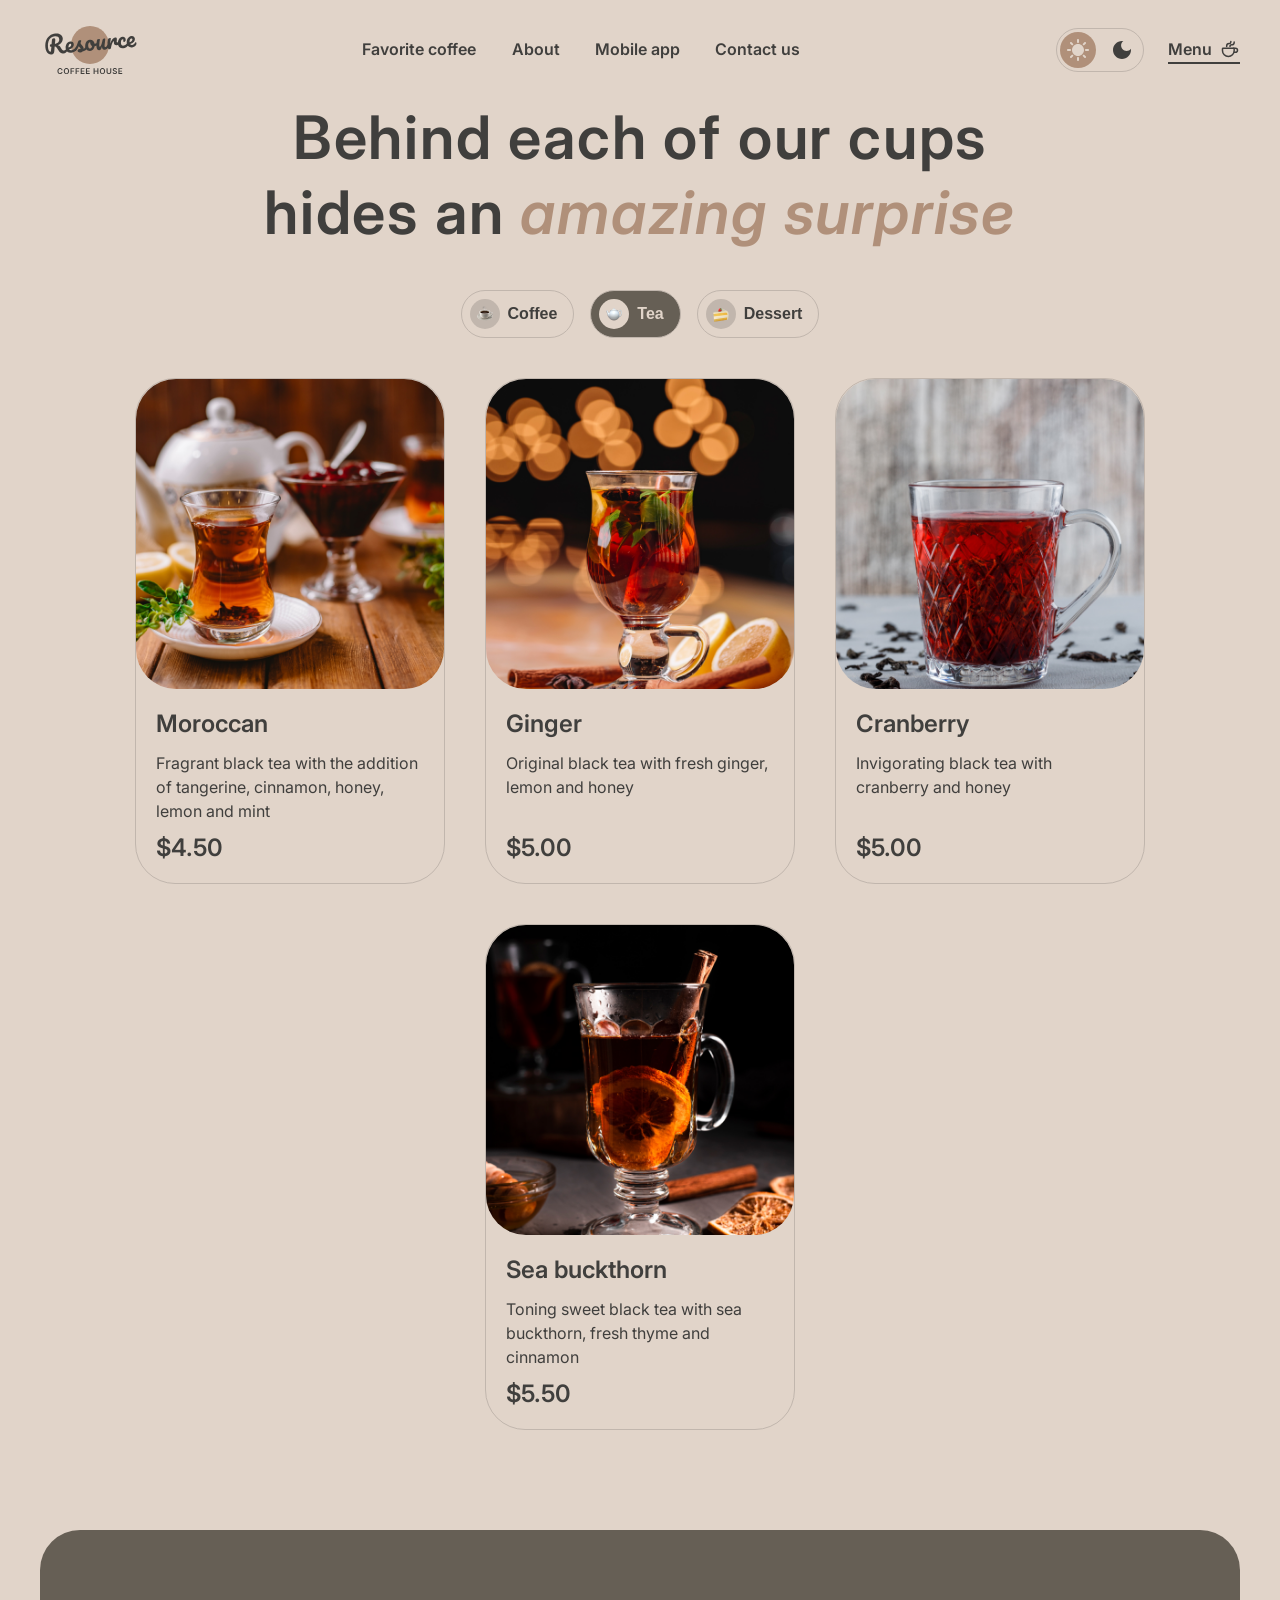
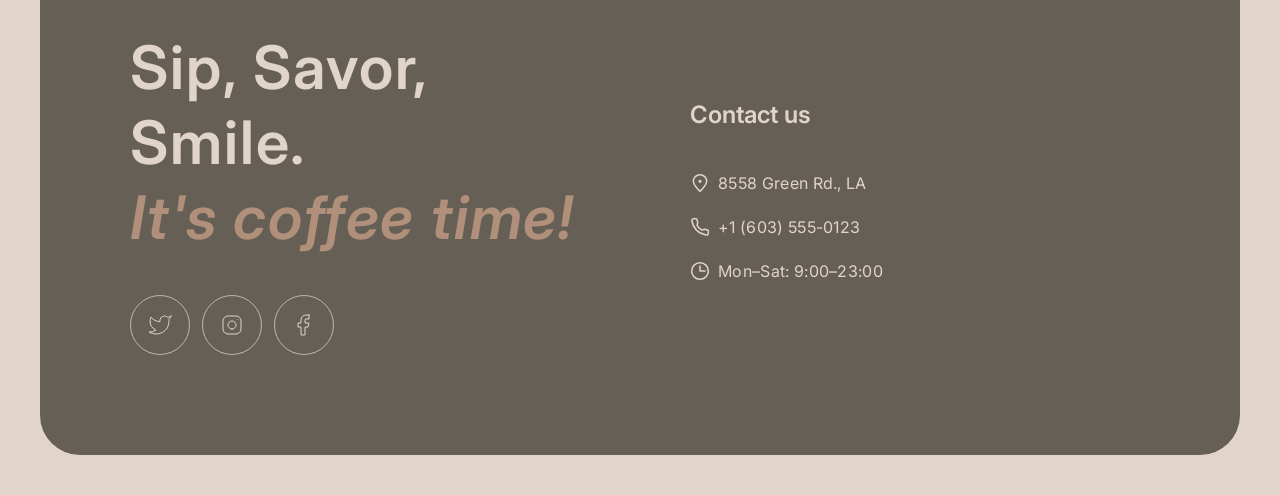
==== commit afbc351f: "fix: burger menu displaying" ====
--- a/menu.html
+++ b/menu.html
@@ -2,14 +2,14 @@
 <html lang="en">
 
 <head>
-    <meta charset="UTF-8" />
-    <meta name="viewport" content="width=device-width, initial-scale=1.0" />
+    <meta charset="UTF-8">
+    <meta name="viewport" content="width=device-width, initial-scale=1.0">
     <link rel="preconnect" href="https://fonts.googleapis.com">
     <link rel="preconnect" href="https://fonts.gstatic.com" crossorigin>
     <link
         href="https://fonts.googleapis.com/css2?family=Inter:ital,opsz,wght@0,14..32,100..900;1,14..32,100..900&display=swap"
         rel="stylesheet">
-    <link rel="icon" href="favicon.ico" />
+    <link rel="icon" href="favicon.ico">
     <title>Coffee House</title>
     <link rel="stylesheet" href="css/base.css">
     <link rel="stylesheet" href="css/layout.css">
@@ -19,7 +19,7 @@
 
 <body>
     <!-- ================= HEADER ================= -->
-<header class="header">
+    <header class="header">
         <div class="container header__container">
             <a class="logo" href="index.html">
                 <svg width="100" height="60" viewBox="0 0 100 60" fill="none" xmlns="http://www.w3.org/2000/svg">
@@ -86,7 +86,7 @@
                 </svg>
             </a>
             <nav class="navigation">
-                <ul class="navigation__list">
+                <ul class="navigation__list" id="navigation-list">
                     <li class="navigation__item">
                         <a class="navigation__link" href="index.html#favorite">
                             Favorite coffee
@@ -105,6 +105,30 @@
                     <li class="navigation__item">
                         <a class="navigation__link" href="#contacts">
                             Contact us
+                        </a>
+                    </li>
+                    <li class="navigation__item navigation__item--menu">
+                        <a class="navigation__link navigation__link--menu" href="menu.html" aria-current="page">
+                            <span>Menu</span>
+                            <svg width="40" height="40" viewBox="0 0 20 20" fill="none"
+                                xmlns="http://www.w3.org/2000/svg">
+                                <path
+                                    d="M14.166 9.76667V11.6667C14.166 14.8883 11.5543 17.5 8.33268 17.5C5.11102 17.5 2.49935 14.8883 2.49935 11.6667V9.76667C2.49935 9.4353 2.76798 9.16667 3.09935 9.16667H13.566C13.8974 9.16667 14.166 9.4353 14.166 9.76667Z"
+                                    stroke="currentColor" stroke-width="1.5" stroke-linecap="round"
+                                    stroke-linejoin="round" />
+                                <path
+                                    d="M9.99935 7.49996C9.99935 6.66663 10.5946 5.83329 11.7851 5.83329C13.1 5.83329 14.166 4.7673 14.166 3.45234V2.91663"
+                                    stroke="currentColor" stroke-width="1.5" stroke-linecap="round"
+                                    stroke-linejoin="round" />
+                                <path
+                                    d="M6.66732 7.5V7.08333C6.66732 5.70262 7.78661 4.58333 9.16732 4.58333C10.0878 4.58333 10.834 3.83714 10.834 2.91667V2.5"
+                                    stroke="currentColor" stroke-width="1.5" stroke-linecap="round"
+                                    stroke-linejoin="round" />
+                                <path
+                                    d="M13.334 9.16663H15.4173C16.5679 9.16663 17.5007 10.0994 17.5007 11.25C17.5007 12.4006 16.5679 13.3333 15.4173 13.3333H14.1673"
+                                    stroke="currentColor" stroke-width="1.5" stroke-linecap="round"
+                                    stroke-linejoin="round" />
+                            </svg>
                         </a>
                     </li>
                 </ul>
@@ -126,11 +150,13 @@
                         </svg>
                     </button>
                 </div>
-                <button class="burger header__burger" type="button">
-                    <span class="burger__line"></span>
-                    <span class="burger__line"></span>
+                <button class="burger header__burger" type="button" aria-label="Open menu" aria-expanded="false" aria-controls="navigation-list">
+                    <span class="burger__inner">
+                        <span class="burger__line"></span>
+                        <span class="burger__line"></span>
+                    </span>
                 </button>
-                <a class="menu-link menu__link--active" href="menu.html">
+                <a class="menu-link menu-link--active" href="menu.html">
                     <span>Menu</span>
                     <svg width="20" height="20" viewBox="0 0 20 20" fill="none" xmlns="http://www.w3.org/2000/svg">
                         <path
@@ -165,30 +191,30 @@
                     </h1>
                     <div class="menu__categories">
                         <button class="category-button" type="button">
-                            <div class="category-button__content">
-                                <div class="icon-wrapper">
-                                    <img category-button__icon src="./assets/icons/coffee.png" alt="">
-                                </div>
+                            <span class="category-button__content">
+                                <span class="icon-wrapper">
+                                    <img src="./assets/icons/coffee.png" alt="">
+                                </span>
                                 <span>Coffee</span>
-                            </div>
+                            </span>
                         </button>
 
                         <button class="category-button category-button--active" type="button">
-                            <div class="category-button__content">
-                                <div class="icon-wrapper">
-                                    <img category-button__icon src="./assets/icons/tea.png" alt="">
-                                </div>
+                            <span class="category-button__content">
+                                <span class="icon-wrapper">
+                                    <img src="./assets/icons/tea.png" alt="">
+                                </span>
                                 <span>Tea</span>
-                            </div>
+                            </span>
                         </button>
 
                         <button class="category-button" type="button">
-                            <div class="category-button__content">
-                                <div class="icon-wrapper">
-                                    <img category-button__icon src="./assets/icons/dessert.png" alt="">
-                                </div>
+                            <span class="category-button__content">
+                                <span class="icon-wrapper">
+                                    <img src="./assets/icons/dessert.png" alt="">
+                                </span>
                                 <span>Dessert</span>
-                            </div>
+                            </span>
                         </button>
                     </div>
                 </div>
@@ -307,7 +333,8 @@
                     Contact us
                 </h2>
                 <div class="contacts-list">
-                    <a class="contacts-item contacts-item--link" href="#">
+                    <a class="contacts-item contacts-item--link" href="https://maps.app.goo.gl/XmhVyZSKtxiTYoj46"
+                        target="_blank">
                         <img class="contacts-icon" src="./assets/icons/location.svg" alt="">
                         <span>8558 Green Rd., LA</span>
                     </a>
@@ -323,6 +350,7 @@
             </div>
         </div>
     </footer>
+    <script type="module" src="./js/main.js"></script>
     <script type="module" src="main.js"></script>
 </body>
 
--- a/css/components.css
+++ b/css/components.css
@@ -9,29 +9,76 @@
 }
 
 .navigation__list {
-  display: none;
-  color: var(--color-text-primary);
+  position: fixed;
+  top: 98px;
+  right: 0;
+  width: 100%;
+  height: calc(100dvh - 98px);
+  padding-block: clamp(3.75rem, -6.166rem + 41.753vw, 13.875rem);
+  overflow-y: auto;
+  display: flex;
+  flex-direction: column;
+  align-items: center;
+  justify-content: safe center;
+  gap: 60px;
+  color: var(--color-text-primary);
+  background-color: var(--color-background-page);
+  transform: translateX(100%);
+  visibility: hidden;
+  transition:
+    transform 0.4s ease,
+    visibility 0.4s;
+  z-index: 1;
+}
+
+.navigation__list--open {
+  transform: translateX(0);
+  visibility: visible;
+}
+
+.navigation__item--menu {
+  margin-top: 40px;
+}
+
+.navigation__link--menu {
+  gap: 16px;
+}
+
+.navigation__link--menu:hover,
+.navigation__link--menu--active {
+  border-color: var(--color-text-primary);
+}
+
+.navigation__icon {
+  width: 40px;
+  height: 40px;
+  flex-shrink: 0;
+}
+
+.navigation__icon path {
+  stroke-width: 1;
 }
 
 .navigation__link {
-  display: flex;
-  align-items: center;
-  height: 28px;
-  font-size: 1rem;
-  font-weight: 600;
-  line-height: 1.5;
+  display: inline-flex;
+  align-items: center;
+  height: 40px;
+  font-size: 2rem;
+  font-weight: 600;
+  line-height: 1.25;
   border-bottom: 2px solid transparent;
   transition: border-color 0.3s ease;
 }
 
-.navigation__link:hover {
+.navigation__link:hover,
+.navigation__link[aria-current='page'] {
   border-color: var(--color-text-primary);
 }
 
 .header__actions {
   display: flex;
   align-items: center;
-  gap: clamp(0.75rem, 0.015rem + 3.093vw, 1.5rem);
+  gap: 24px;
 }
 
 .theme-switcher {
@@ -63,53 +110,87 @@
 }
 
 .theme-switcher__button--sun {
-    color: var(--color-text-inverse);
-    background-color: var(--color-text-accent);
+  color: var(--color-text-inverse);
+  background-color: var(--color-text-accent);
 }
 
 .theme-switcher__button--moon {
-    color: var(--color-text-primary);
-    background-color: transparent;
+  color: var(--color-text-primary);
+  background-color: transparent;
 }
 
 .theme-switcher__button--moon:hover {
-    color: var(--color-text-inverse);
-    background-color: var(--color-border-inverse);
+  color: var(--color-text-inverse);
+  background-color: var(--color-border-inverse);
 }
 
 :root[theme='dark'] .theme-switcher__button--sun {
-    color: var(--color-text-primary);
-    background-color: transparent;
+  color: var(--color-text-primary);
+  background-color: transparent;
 }
 
 :root[theme='dark'] .theme-switcher__button--moon {
-    color: var(--color-text-inverse);
-    background-color: var(--color-text-accent);
+  color: var(--color-text-inverse);
+  background-color: var(--color-text-accent);
 }
 
 :root[theme='dark'] .theme-switcher__button--sun:hover {
-    color: var(--color-text-primary);
-    background-color: var(--color-background-container);
+  color: var(--color-text-primary);
+  background-color: var(--color-background-container);
 }
 
 .burger {
   display: flex;
-  flex-direction: column;
   width: 44px;
   height: 44px;
+  padding: 0;
   background: none;
   border: 1px solid var(--color-border-inverse);
   border-radius: 50%;
   cursor: pointer;
   justify-content: center;
   align-items: center;
-  gap: 8px;
+}
+
+.burger__inner {
+  position: relative;
+  width: 16px;
+  height: 8px;
 }
 
 .burger__line {
+  position: absolute;
+  right: 0;
   width: 16px;
-  height: 2px;
+  height: 1px;
   background-color: var(--color-text-primary);
+  border-radius: 1px;
+  transition:
+    transform 0.35s ease,
+    top 0.35s ease;
+  transform-origin: center;
+}
+
+.burger__line:first-child {
+  top: 0;
+}
+
+.burger__line:last-child {
+  top: calc(100% - 1px);
+}
+
+.burger--active .burger__line:first-child {
+  top: 50%;
+  transform: translateY(-50%) rotate(45deg);
+}
+
+.burger--active .burger__line:last-child {
+  top: 50%;
+  transform: translateY(-50%) rotate(-45deg);
+}
+
+.menu-open {
+  overflow: hidden;
 }
 
 .menu-link {
@@ -117,10 +198,28 @@
 }
 
 /* ================= MAIN PAGE ================= */
+
 .hero__container {
+  position: relative;
+  overflow: hidden;
   border-radius: 40px;
-  background: url("../assets/images/img-hero.png") center center/cover no-repeat;
-  display: flex;
+  display: flex;
+}
+
+.hero__video {
+  position: absolute;
+  inset: 0;
+  width: 100%;
+  height: 100%;
+  object-fit: cover;
+  z-index: -2;
+}
+
+.hero__overlay {
+  position: absolute;
+  inset: 0;
+  background: rgba(64, 63, 61, 0.35);
+  z-index: -1;
 }
 
 .hero__content {
@@ -524,6 +623,7 @@
   font-weight: 600;
   line-height: 1.5;
   cursor: pointer;
+  transition: background-color 0.3s ease, color 0.3s ease;
 }
 
 .category-button__content {
@@ -543,12 +643,14 @@
   height: 30px;
 }
 
-.category-button--active {
+.category-button--active,
+.category-button:hover {
   background-color: var(--color-background-container);
   color: var(--color-text-inverse);
 }
 
-.category-button--active .icon-wrapper {
+.category-button--active .icon-wrapper,
+.category-button:hover .icon-wrapper {
   background-color: var(--color-background-page);
 }
 
@@ -568,6 +670,11 @@
   border: 1px solid var(--color-border-primary);
   border-radius: 40px;
   color: var(--color-text-primary);
+  transition: transform 0.6s ease;
+}
+
+.menu-card:hover {
+  transform: scale(0.9);
 }
 
 .menu-card__image {
--- a/css/responsive.css
+++ b/css/responsive.css
@@ -1,8 +1,4 @@
 @media (min-width: 768px) {
-    .header__actions {
-        margin-left: 2.75rem;
-    }
-
     .hero__content {
         margin-inline: clamp(3.75rem, 0.893rem + 5.952vw, 6.25rem);
     }
@@ -58,36 +54,39 @@
     }
 }
 
-@media (min-width: 810px) {
-    .gallery {
-        flex-direction: row;
+@media (min-width: 769px) {
+    .header__container {
+        gap: clamp(0rem, -2.865rem + 5.961vw, 2.5rem);
     }
 
-    .gallery__column {
-        width: calc((100% - 40px) / 2);
+    .navigation__list {
+        position: static;
+        width: auto;
+        height: auto;
+        padding: 0;
+        overflow: visible;
+        flex-direction: row;
+        gap: clamp(1.25rem, -0.183rem + 2.981vw, 2.5rem);
+        transform: none;
+        visibility: visible;
     }
 
-    .gallery__image--small {
-        display: block;
-        height: 430px;
+    .navigation__item--menu {
+        display: none;
     }
 
-    .footer__container {
-        flex-direction: row;
-        align-items: center;
-    }
-}
-
-@media (min-width: 960px) {
-    .navigation__list {
-        display: flex;
-        align-items: center;
-        justify-content: center;
-        gap: 40px;
+    .navigation__link {
+        height: 28px;
+        font-size: 1rem;
+        line-height: 1.5;
     }
 
     .burger {
         display: none;
+    }
+
+    .header__actions {
+        margin-left: clamp(0rem, -3.152rem + 6.557vw, 2.75rem);
     }
 
     .theme-switcher {
@@ -113,14 +112,28 @@
     }
 
     .menu-link:hover,
-    .menu__link--active {
+    .menu-link--active {
         border-color: var(--color-text-primary);
     }
+}
 
-    .menu__cup-icon {
-        width: 20px;
-        height: 20px;
-        color: var(--color-text-primary);
+@media (min-width: 810px) {
+    .gallery {
+        flex-direction: row;
+    }
+
+    .gallery__column {
+        width: calc((100% - 40px) / 2);
+    }
+
+    .gallery__image--small {
+        display: block;
+        height: 430px;
+    }
+
+    .footer__container {
+        flex-direction: row;
+        align-items: center;
     }
 }
 
@@ -136,4 +149,14 @@
     .mobile-app__container {
         flex-direction: row;
     }
+}
+
+@media (prefers-reduced-motion: reduce) {
+    .hero__video {
+        display: none;
+    }
+
+    .hero__container {
+        background: url("../assets/images/img-hero.png") center/cover no-repeat;
+    }
 }
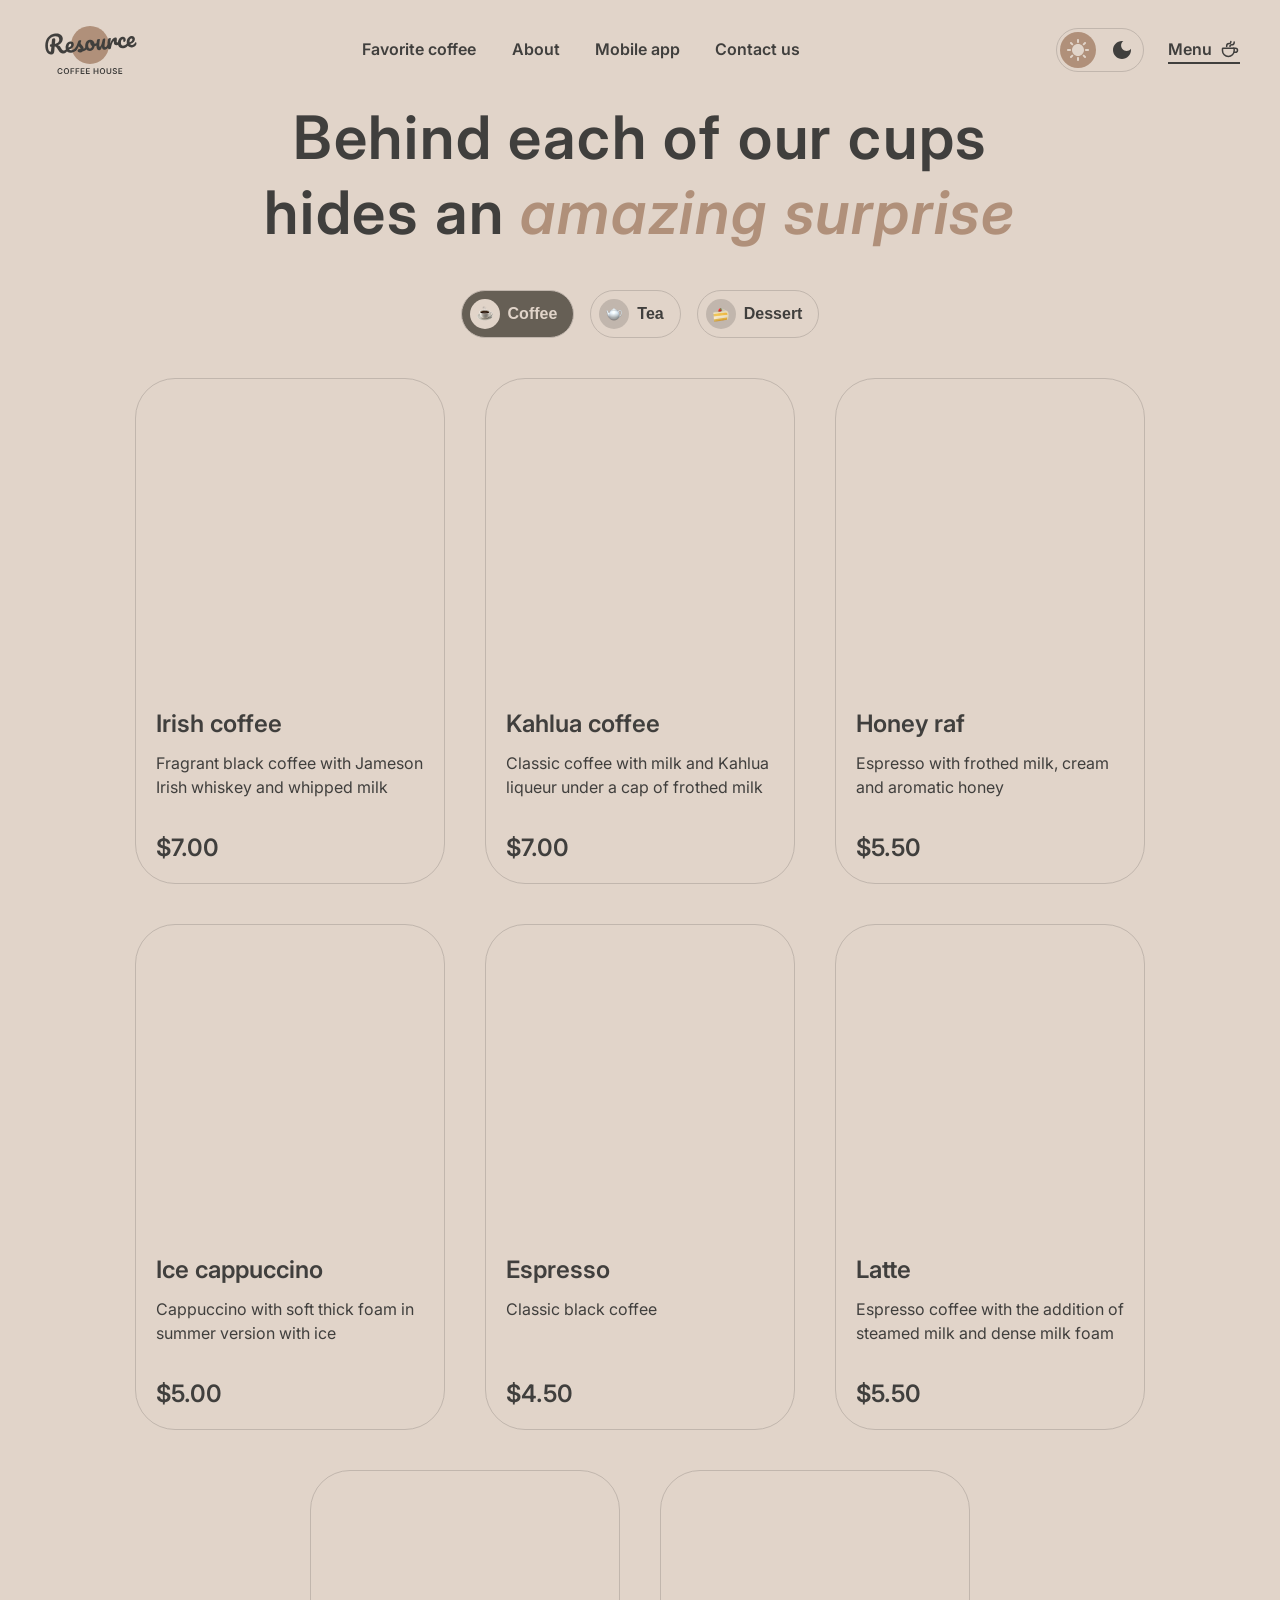
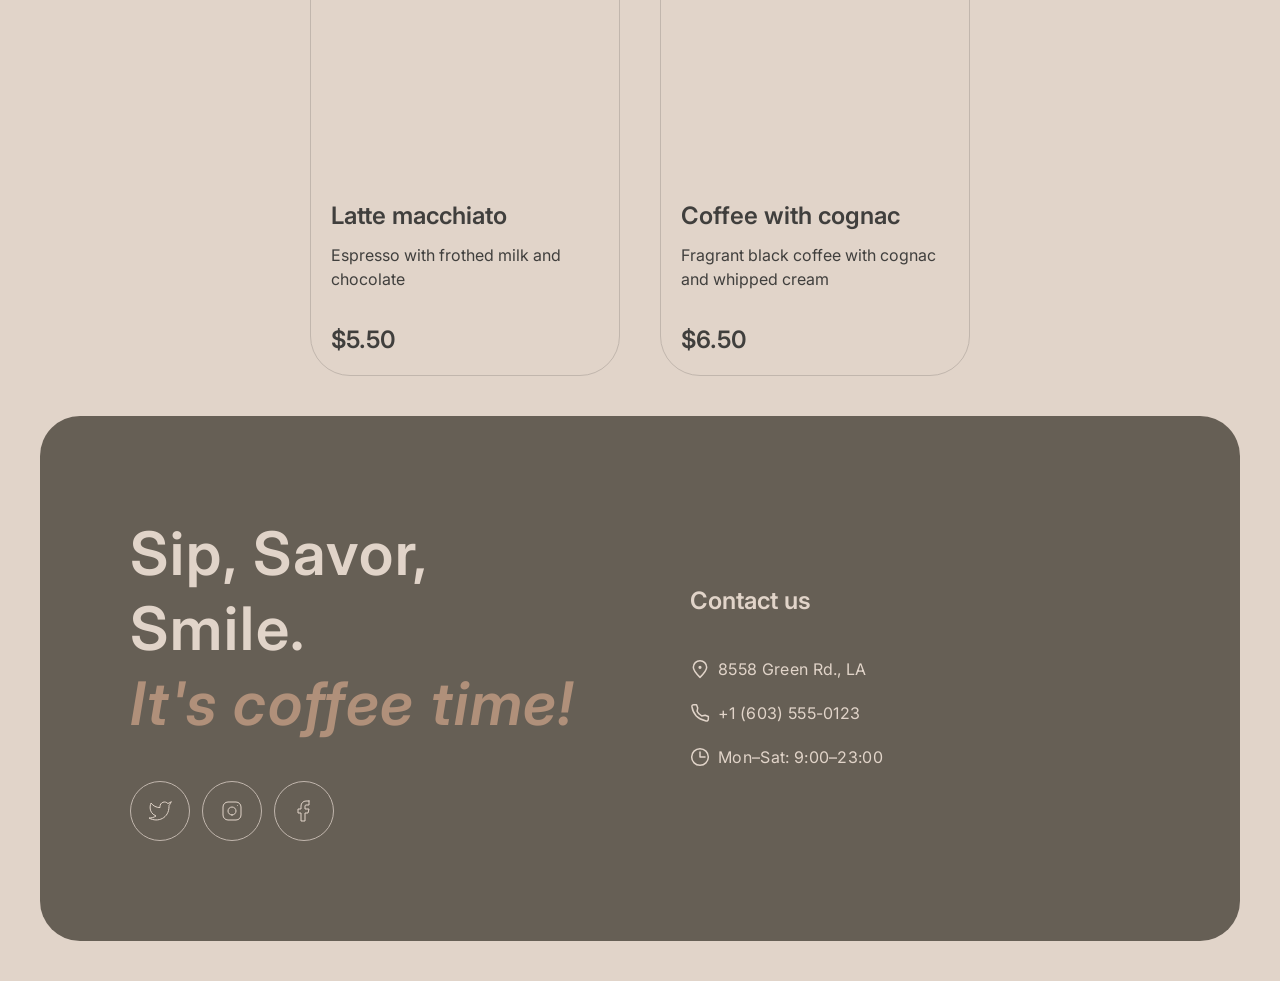
==== commit 80719106: "feat: add category switching and ctalog cards displaying" ====
--- a/menu.html
+++ b/menu.html
@@ -150,7 +150,8 @@
                         </svg>
                     </button>
                 </div>
-                <button class="burger header__burger" type="button" aria-label="Open menu" aria-expanded="false" aria-controls="navigation-list">
+                <button class="burger header__burger" type="button" aria-label="Open menu" aria-expanded="false"
+                    aria-controls="navigation-list">
                     <span class="burger__inner">
                         <span class="burger__line"></span>
                         <span class="burger__line"></span>
@@ -190,7 +191,8 @@
                         <span class="accent">amazing surprise</span>
                     </h1>
                     <div class="menu__categories">
-                        <button class="category-button" type="button">
+                        <button class="category-button category-button--active" type="button" data-category="coffee"
+                            aria-pressed="true">
                             <span class="category-button__content">
                                 <span class="icon-wrapper">
                                     <img src="./assets/icons/coffee.png" alt="">
@@ -199,7 +201,7 @@
                             </span>
                         </button>
 
-                        <button class="category-button category-button--active" type="button">
+                        <button class="category-button" type="button" data-category="tea" aria-pressed="false">
                             <span class="category-button__content">
                                 <span class="icon-wrapper">
                                     <img src="./assets/icons/tea.png" alt="">
@@ -208,7 +210,7 @@
                             </span>
                         </button>
 
-                        <button class="category-button" type="button">
+                        <button class="category-button" type="button" data-category="dessert" aria-pressed="false">
                             <span class="category-button__content">
                                 <span class="icon-wrapper">
                                     <img src="./assets/icons/dessert.png" alt="">
@@ -220,60 +222,16 @@
                 </div>
 
                 <div class="menu__grid">
-                    <article class="menu-card">
-                        <img class="menu-card__image" src="./assets/images/tea-1.png" alt="Moroccan tea">
-                        <div class="menu-card__content">
-                            <div class="menu-card__info">
-                                <h2 class="menu-card__title">Moroccan</h2>
-                                <p class="menu-card__description">
-                                    Fragrant black tea with the addition of tangerine,
-                                    cinnamon, honey, lemon and mint
-                                </p>
-                            </div>
-                            <p class="menu-card__price">$4.50</p>
-                        </div>
-                    </article>
-                    <article class="menu-card">
-                        <img class="menu-card__image" src="./assets/images/tea-2.png" alt="Ginger tea">
-                        <div class="menu-card__content">
-                            <div class="menu-card__info">
-                                <h2 class="menu-card__title">Ginger</h2>
-                                <p class="menu-card__description">
-                                    Original black tea with fresh ginger,
-                                    lemon and honey
-                                </p>
-                            </div>
-                            <p class="menu-card__price">$5.00</p>
-                        </div>
-                    </article>
-                    <article class="menu-card">
-                        <img class="menu-card__image" src="./assets/images/tea-3.png" alt="Cranberry tea">
-                        <div class="menu-card__content">
-                            <div class="menu-card__info">
-                                <h2 class="menu-card__title">Cranberry</h2>
-                                <p class="menu-card__description">
-                                    Invigorating black tea with cranberry and honey
-                                </p>
-                            </div>
-                            <p class="menu-card__price">$5.00</p>
-                        </div>
-                    </article>
-                    <article class="menu-card">
-                        <div class="menu-card__image">
-                            <img class="menu-card__image" src="./assets/images/tea-4.png" alt="Sea buckthorn tea">
-                        </div>
-                        <div class="menu-card__content">
-                            <div class="menu-card__info">
-                                <h2 class="menu-card__title">Sea buckthorn</h2>
-                                <p class="menu-card__description">
-                                    Toning sweet black tea with sea buckthorn,
-                                    fresh thyme and cinnamon
-                                </p>
-                            </div>
-                            <p class="menu-card__price">$5.50</p>
-                        </div>
-                    </article>
-                </div>
+                </div>
+                <button class="menu__more" type="button" aria-label="Show more" hidden>
+                    <svg width="24" height="24" viewBox="0 0 24 24" fill="none" xmlns="http://www.w3.org/2000/svg">
+                        <path
+                            d="M21.8883 13.5C21.1645 18.3113 17.013 22 12 22C6.47715 22 2 17.5228 2 12C2 6.47715 6.47715 2 12 2C16.1006 2 19.6248 4.46819 21.1679 8"
+                            stroke="currentColor" stroke-linecap="round" stroke-linejoin="round" />
+                        <path d="M17 8H21.4C21.7314 8 22 7.73137 22 7.4V3" stroke="currentColor" stroke-linecap="round"
+                            stroke-linejoin="round" />
+                    </svg>
+                </button>
             </div>
         </section>
     </main>
@@ -351,6 +309,7 @@
         </div>
     </footer>
     <script type="module" src="./js/main.js"></script>
+    <script type="module" src="./js/pages/menu.js"></script>
     <script type="module" src="main.js"></script>
 </body>
 
--- a/css/components.css
+++ b/css/components.css
@@ -277,6 +277,7 @@
   display: flex;
   flex-direction: column;
   align-items: center;
+  justify-content: center;
   gap: 40px;
   color: var(--color-text-primary);
 }
@@ -294,14 +295,6 @@
   text-align: center;
 }
 
-.slider__container {
-  width: 100%;
-  display: flex;
-  align-items: center;
-  justify-content: center;
-  gap: 40px;
-}
-
 .slider__wrapper {
   display: flex;
   justify-content: center;
@@ -313,9 +306,26 @@
   display: none;
 }
 
+.slider__viewport {
+  flex: 0 1 480px;
+  min-width: 0;      
+  overflow: hidden;
+  touch-action: pan-y; 
+}
+
+.slider__track {
+  --index: 0;
+  display: flex;
+  transform: translateX(calc(var(--index) * -100%));
+  transition: transform 0.5s ease;
+}
+
+.slider__slide {
+  flex: 0 0 100%;
+  min-width: 0;
+}
+
 .coffee-card {
-  width: 480px;
-  max-width: 100%;
   display: flex;
   flex-direction: column;
   align-items: center;
@@ -369,6 +379,8 @@
   border-radius: 100px;
   border: none;
   background-color: var(--color-border-primary);
+  cursor: pointer;
+  transition: background-color 0.3s ease;
 }
 
 .slider__dot--active {
@@ -589,6 +601,7 @@
   display: flex;
   flex-direction: column;
   gap: 40px;
+  padding-bottom: 40px;
 }
 
 .menu__header {
@@ -659,7 +672,6 @@
   flex-wrap: wrap;
   justify-content: center;
   gap: 40px;
-  margin-bottom: 100px;
 }
 
 .menu-card {
@@ -712,4 +724,31 @@
   font-size: 1rem;
   font-weight: 400;
   line-height: 1.5;
+}
+
+.menu__more {
+  align-self: center;
+  width: 60px;
+  height: 60px;
+  padding: 0;
+  display: flex;
+  align-items: center;
+  justify-content: center;
+  border: 1px solid var(--color-border-inverse);
+  border-radius: 50%;
+  background: transparent;
+  color: var(--color-text-primary);
+  cursor: pointer;
+  transition:
+    background-color 0.3s ease,
+    color 0.3s ease;
+}
+
+.menu__more:hover {
+  background-color: var(--color-background-container);
+  color: var(--color-text-inverse);
+}
+
+.menu__more[hidden] {
+  display: none;
 }
--- a/css/responsive.css
+++ b/css/responsive.css
@@ -159,4 +159,8 @@
     .hero__container {
         background: url("../assets/images/img-hero.png") center/cover no-repeat;
     }
+
+    .slider__track {
+        transition: none;
+    }
 }
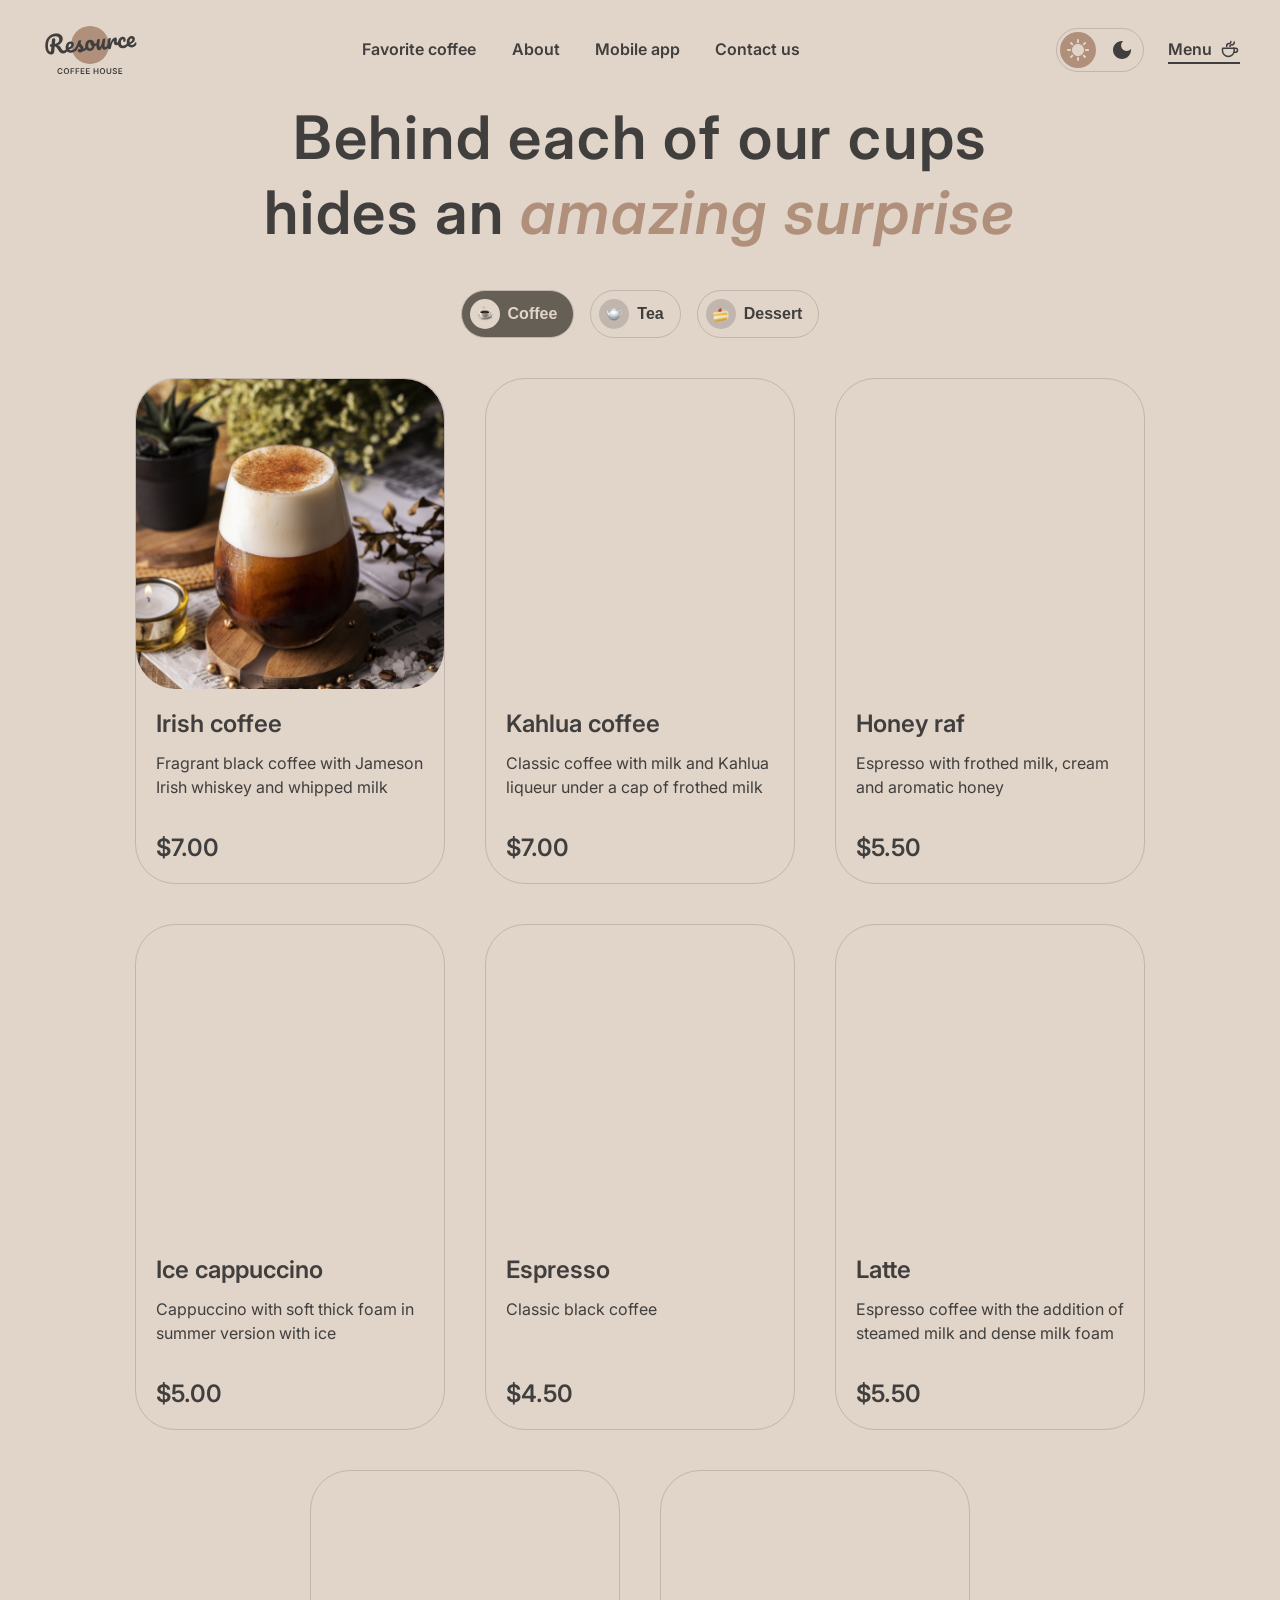
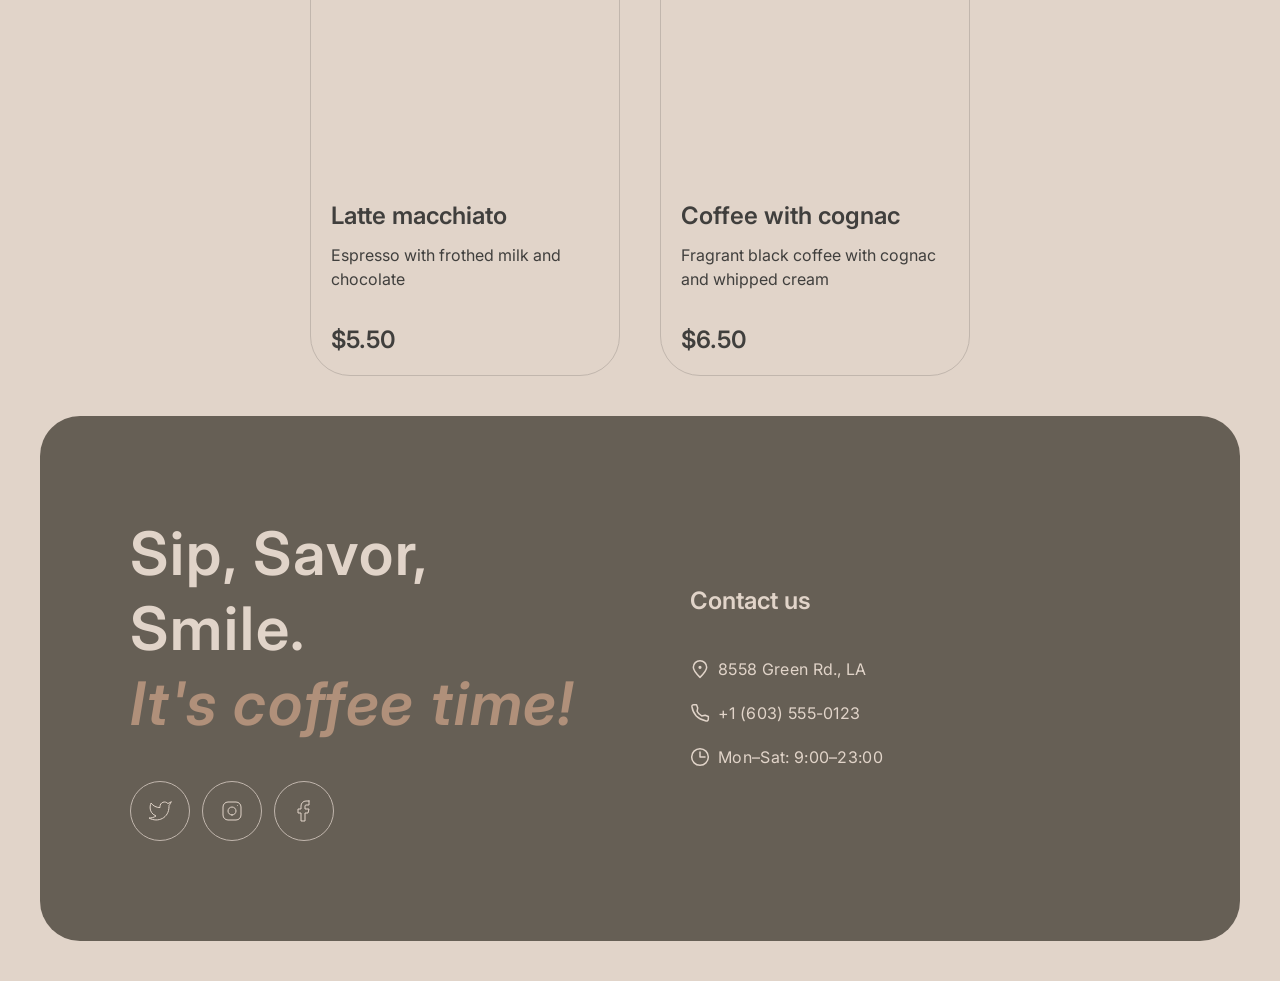
==== commit 43284c4b: "refactor: extract theme switcher into a separate module" ====
--- a/menu.html
+++ b/menu.html
@@ -310,7 +310,6 @@
     </footer>
     <script type="module" src="./js/main.js"></script>
     <script type="module" src="./js/pages/menu.js"></script>
-    <script type="module" src="main.js"></script>
 </body>
 
 </html>
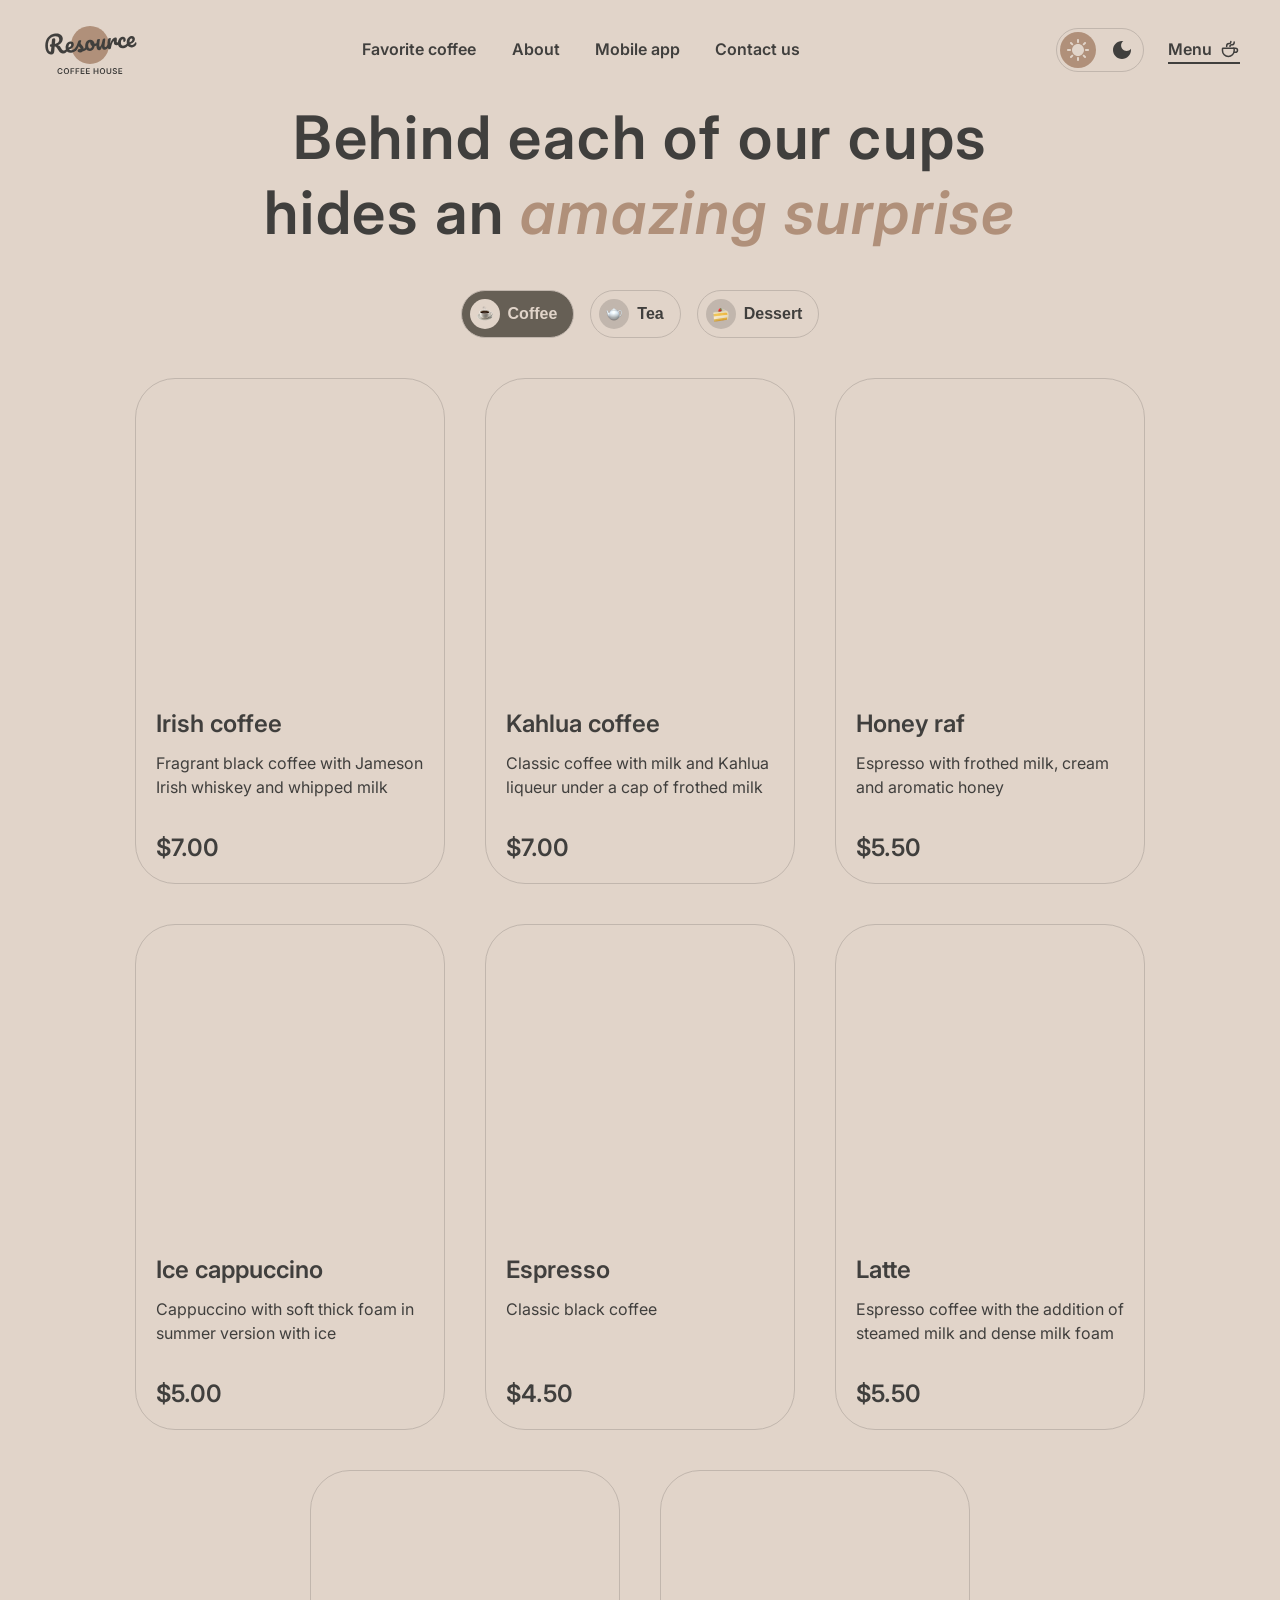
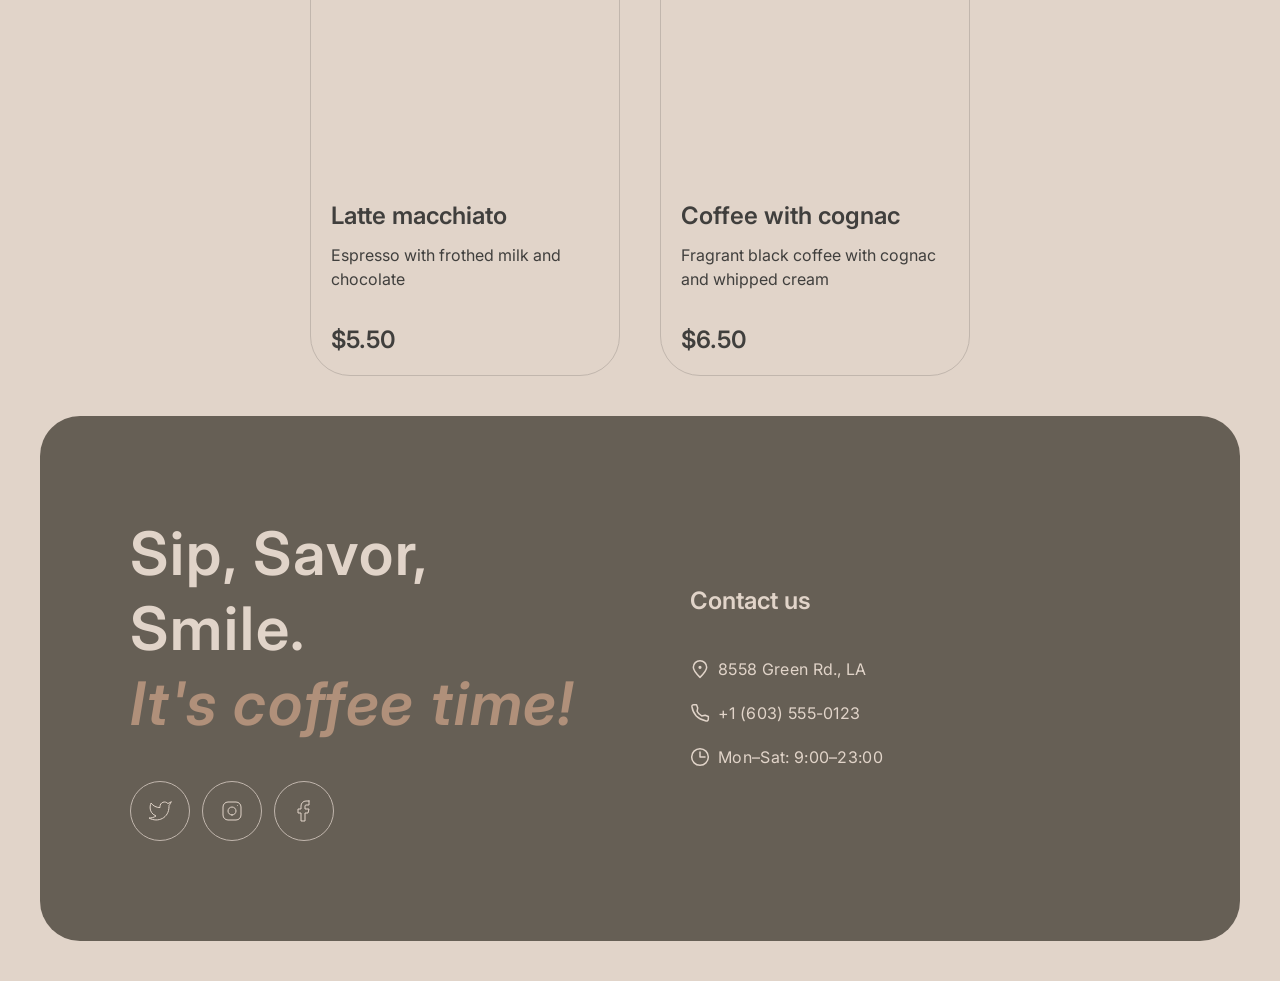
==== commit 0813c599: "fix: hero button display for desktop and add svg sprite" ====
--- a/menu.html
+++ b/menu.html
@@ -110,24 +110,8 @@
                     <li class="navigation__item navigation__item--menu">
                         <a class="navigation__link navigation__link--menu" href="menu.html" aria-current="page">
                             <span>Menu</span>
-                            <svg width="40" height="40" viewBox="0 0 20 20" fill="none"
-                                xmlns="http://www.w3.org/2000/svg">
-                                <path
-                                    d="M14.166 9.76667V11.6667C14.166 14.8883 11.5543 17.5 8.33268 17.5C5.11102 17.5 2.49935 14.8883 2.49935 11.6667V9.76667C2.49935 9.4353 2.76798 9.16667 3.09935 9.16667H13.566C13.8974 9.16667 14.166 9.4353 14.166 9.76667Z"
-                                    stroke="currentColor" stroke-width="1.5" stroke-linecap="round"
-                                    stroke-linejoin="round" />
-                                <path
-                                    d="M9.99935 7.49996C9.99935 6.66663 10.5946 5.83329 11.7851 5.83329C13.1 5.83329 14.166 4.7673 14.166 3.45234V2.91663"
-                                    stroke="currentColor" stroke-width="1.5" stroke-linecap="round"
-                                    stroke-linejoin="round" />
-                                <path
-                                    d="M6.66732 7.5V7.08333C6.66732 5.70262 7.78661 4.58333 9.16732 4.58333C10.0878 4.58333 10.834 3.83714 10.834 2.91667V2.5"
-                                    stroke="currentColor" stroke-width="1.5" stroke-linecap="round"
-                                    stroke-linejoin="round" />
-                                <path
-                                    d="M13.334 9.16663H15.4173C16.5679 9.16663 17.5007 10.0994 17.5007 11.25C17.5007 12.4006 16.5679 13.3333 15.4173 13.3333H14.1673"
-                                    stroke="currentColor" stroke-width="1.5" stroke-linecap="round"
-                                    stroke-linejoin="round" />
+                            <svg class="icon" width="40" height="40" aria-hidden="true">
+                                <use href="./assets/svg/sprites.svg#cup-icon"></use>
                             </svg>
                         </a>
                     </li>
@@ -135,18 +119,16 @@
             </nav>
             <div class="header__actions">
                 <div class="theme-switcher">
-                    <button class="theme-switcher__button theme-switcher__button--sun" type="button">
-                        <svg width="22" height="22" viewBox="0 0 22 22" fill="none" xmlns="http://www.w3.org/2000/svg">
-                            <path
-                                d="M10 3V1C10 0.45 10.45 0 11 0C11.55 0 12 0.45 12 1V3C12 3.55 11.55 4 11 4C10.45 4 10 3.55 10 3ZM17.36 6.05L18.77 4.63C19.16 4.24 19.16 3.61 18.77 3.22C18.38 2.83 17.75 2.83 17.36 3.22L15.95 4.64C15.56 5.03 15.56 5.66 15.95 6.05C16.34 6.44 16.97 6.44 17.36 6.05ZM21 10H19C18.45 10 18 10.45 18 11C18 11.55 18.45 12 19 12H21C21.55 12 22 11.55 22 11C22 10.45 21.55 10 21 10ZM11 18C10.45 18 10 18.45 10 19V21C10 21.55 10.45 22 11 22C11.55 22 12 21.55 12 21V19C12 18.45 11.55 18 11 18ZM4.64 6.05L3.22 4.64C2.83 4.25 2.83 3.61 3.22 3.23C3.61 2.85 4.25 2.84 4.63 3.23L6.04 4.64C6.43 5.03 6.43 5.67 6.04 6.05C5.65 6.43 5.02 6.44 4.64 6.05ZM15.95 15.95C15.56 16.34 15.56 16.98 15.95 17.36L17.36 18.77C17.75 19.16 18.39 19.16 18.77 18.77C19.16 18.38 19.16 17.74 18.77 17.36L17.36 15.95C16.98 15.56 16.34 15.56 15.95 15.95ZM1 12H3C3.55 12 4 11.55 4 11C4 10.45 3.55 10 3 10H1C0.45 10 0 10.45 0 11C0 11.55 0.45 12 1 12ZM4.64 18.78L6.05 17.37C6.44 16.98 6.44 16.34 6.05 15.96C5.66 15.58 5.02 15.57 4.64 15.96L3.23 17.37C2.84 17.76 2.84 18.4 3.23 18.78C3.61 19.17 4.25 19.17 4.64 18.78ZM11 5C7.69 5 5 7.69 5 11C5 14.31 7.69 17 11 17C14.31 17 17 14.31 17 11C17 7.69 14.31 5 11 5Z"
-                                fill="currentColor" />
+                    <button class="theme-switcher__button theme-switcher__button--sun" type="button"
+                        aria-label="Light theme">
+                        <svg class="icon" width="22" height="22" aria-hidden="true">
+                            <use href="./assets/svg/sprites.svg#sun-icon"></use>
                         </svg>
                     </button>
-                    <button class="theme-switcher__button theme-switcher__button--moon" type="button">
-                        <svg width="18" height="18" viewBox="0 0 18 18" fill="none" xmlns="http://www.w3.org/2000/svg">
-                            <path
-                                d="M9 0C4.03 0 0 4.03 0 9C0 13.97 4.03 18 9 18C13.97 18 18 13.97 18 9C18 8.54 17.96 8.08 17.9 7.64C16.92 9.01 15.32 9.9 13.5 9.9C10.52 9.9 8.1 7.48 8.1 4.5C8.1 2.69 8.99 1.08 10.36 0.0999999C9.92 0.0399999 9.46 0 9 0Z"
-                                fill="currentColor" />
+                    <button class="theme-switcher__button theme-switcher__button--moon" type="button"
+                        aria-label="Dark theme">
+                        <svg class="icon" width="18" height="18" aria-hidden="true">
+                            <use href="./assets/svg/sprites.svg#moon-icon"></use>
                         </svg>
                     </button>
                 </div>
@@ -159,19 +141,8 @@
                 </button>
                 <a class="menu-link menu-link--active" href="menu.html">
                     <span>Menu</span>
-                    <svg width="20" height="20" viewBox="0 0 20 20" fill="none" xmlns="http://www.w3.org/2000/svg">
-                        <path
-                            d="M14.166 9.76667V11.6667C14.166 14.8883 11.5543 17.5 8.33268 17.5C5.11102 17.5 2.49935 14.8883 2.49935 11.6667V9.76667C2.49935 9.4353 2.76798 9.16667 3.09935 9.16667H13.566C13.8974 9.16667 14.166 9.4353 14.166 9.76667Z"
-                            stroke="currentColor" stroke-width="1.5" stroke-linecap="round" stroke-linejoin="round" />
-                        <path
-                            d="M9.99935 7.49996C9.99935 6.66663 10.5946 5.83329 11.7851 5.83329C13.1 5.83329 14.166 4.7673 14.166 3.45234V2.91663"
-                            stroke="currentColor" stroke-width="1.5" stroke-linecap="round" stroke-linejoin="round" />
-                        <path
-                            d="M6.66732 7.5V7.08333C6.66732 5.70262 7.78661 4.58333 9.16732 4.58333C10.0878 4.58333 10.834 3.83714 10.834 2.91667V2.5"
-                            stroke="currentColor" stroke-width="1.5" stroke-linecap="round" stroke-linejoin="round" />
-                        <path
-                            d="M13.334 9.16663H15.4173C16.5679 9.16663 17.5007 10.0994 17.5007 11.25C17.5007 12.4006 16.5679 13.3333 15.4173 13.3333H14.1673"
-                            stroke="currentColor" stroke-width="1.5" stroke-linecap="round" stroke-linejoin="round" />
+                    <svg class="icon" width="20" height="20" aria-hidden="true">
+                        <use href="./assets/svg/sprites.svg#cup-icon"></use>
                     </svg>
                 </a>
             </div>
@@ -251,36 +222,22 @@
                 <ul class="socials">
                     <li>
                         <a class="socials__link" href="#" aria-label="Twitter">
-                            <svg width="24" height="24" viewBox="0 0 24 24" fill="none"
-                                xmlns="http://www.w3.org/2000/svg">
-                                <path
-                                    d="M23 3.01006C23 3.01006 20.9821 4.20217 19.86 4.54006C19.2577 3.84757 18.4573 3.35675 17.567 3.13398C16.6767 2.91122 15.7395 2.96725 14.8821 3.29451C14.0247 3.62177 13.2884 4.20446 12.773 4.96377C12.2575 5.72309 11.9877 6.62239 12 7.54006V8.54006C10.2426 8.58562 8.50127 8.19587 6.93101 7.4055C5.36074 6.61513 4.01032 5.44869 3 4.01006C3 4.01006 -1 13.0101 8 17.0101C5.94053 18.408 3.48716 19.109 1 19.0101C10 24.0101 21 19.0101 21 7.51006C20.9991 7.23151 20.9723 6.95365 20.92 6.68006C21.9406 5.67355 23 3.01006 23 3.01006Z"
-                                    stroke="currentColor" stroke-linecap="round" stroke-linejoin="round" />
+                            <svg class="icon" width="24" height="24" aria-hidden="true">
+                                <use href="./assets/svg/sprites.svg#twitter-icon"></use>
                             </svg>
                         </a>
                     </li>
                     <li>
                         <a class="socials__link" href="#" aria-label="Instagram">
-                            <svg width="24" height="24" viewBox="0 0 24 24" fill="none"
-                                xmlns="http://www.w3.org/2000/svg">
-                                <path
-                                    d="M12 16C14.2091 16 16 14.2091 16 12C16 9.79086 14.2091 8 12 8C9.79086 8 8 9.79086 8 12C8 14.2091 9.79086 16 12 16Z"
-                                    stroke="currentColor" stroke-linecap="round" stroke-linejoin="round" />
-                                <path
-                                    d="M3 16V8C3 5.23858 5.23858 3 8 3H16C18.7614 3 21 5.23858 21 8V16C21 18.7614 18.7614 21 16 21H8C5.23858 21 3 18.7614 3 16Z"
-                                    stroke="currentColor" />
-                                <path d="M17.5 6.51L17.51 6.49889" stroke="currentColor" stroke-linecap="round"
-                                    stroke-linejoin="round" />
+                            <svg class="icon" width="24" height="24" aria-hidden="true">
+                                <use href="./assets/svg/sprites.svg#instagram-icon"></use>
                             </svg>
                         </a>
                     </li>
                     <li>
                         <a class="socials__link" href="#" aria-label="Facebook">
-                            <svg width="24" height="24" viewBox="0 0 24 24" fill="none"
-                                xmlns="http://www.w3.org/2000/svg">
-                                <path
-                                    d="M17 2H14C12.6739 2 11.4021 2.52678 10.4645 3.46447C9.52678 4.40215 9 5.67392 9 7V10H6V14H9V22H13V14H16L17 10H13V7C13 6.73478 13.1054 6.48043 13.2929 6.29289C13.4804 6.10536 13.7348 6 14 6H17V2Z"
-                                    stroke="currentColor" stroke-linecap="round" stroke-linejoin="round" />
+                            <svg class="icon" width="24" height="24" aria-hidden="true">
+                                <use href="./assets/svg/sprites.svg#facebook-icon"></use>
                             </svg>
                         </a>
                     </li>
--- a/css/base.css
+++ b/css/base.css
@@ -2,6 +2,8 @@
   --color-background-page: #E1D4C9;
   --color-background-container: #665F55;
   --color-background-overlay: #403F3DCC;
+  --color-background-modal:  #E1D4C9;
+  --color-background-modal-control: #665F55; 
   --color-text-primary: #403F3D;
   --color-text-inverse: #E1D4C9;
   --color-text-accent: #B0907A;
@@ -15,6 +17,8 @@
   --color-background-page: #292826;
   --color-background-container: #403F3D;
   --color-background-overlay: #292826CC;
+  --color-background-modal: #403F3D;
+  --color-background-modal-control: #292826; 
   --color-text-primary: #E1D4C9;
   --color-text-inverse: #E1D4C9;
   --color-text-accent: #B0907A;
--- a/css/components.css
+++ b/css/components.css
@@ -308,9 +308,9 @@
 
 .slider__viewport {
   flex: 0 1 480px;
-  min-width: 0;      
+  min-width: 0;
   overflow: hidden;
-  touch-action: pan-y; 
+  touch-action: pan-y;
 }
 
 .slider__track {
@@ -407,10 +407,7 @@
   display: flex;
   flex-direction: column;
   gap: 40px;
-}
-
-.gallery__image {
-  border-radius: 20px;
+  overflow: hidden;
 }
 
 .gallery__image--large {
@@ -424,11 +421,25 @@
 .gallery__image {
   width: 100%;
   object-fit: cover;
+  border-radius: 20px;
   transition: transform 0.6s ease;
 }
 
 .gallery__image:hover {
-  transform: scale(0.9);
+  transform: scale(0.95);
+}
+
+@supports (object-view-box: inset(5%)) {
+  .gallery__image {
+    transform: none;
+    object-view-box: inset(5%);
+    transition: object-view-box 0.3s ease-in-out;
+  }
+
+  .gallery__image:hover {
+    transform: none;
+    object-view-box: inset(0%);
+  }
 }
 
 .mobile-app {
@@ -751,4 +762,196 @@
 
 .menu__more[hidden] {
   display: none;
+}
+
+.product-modal {
+  width: clamp(21.375rem, 0.196rem + 89.175vw, 43rem);
+  max-height: min(90vh, 650px);
+  padding: 16px;
+  border: none;
+  border-radius: 40px;
+  background-color: var(--color-background-modal);
+  color: var(--color-text-primary);
+}
+
+.product-modal::backdrop {
+  background-color: var(--color-background-overlay);
+}
+
+.product-modal[open] {
+  display: flex;
+  animation: modal-in 0.25s ease;
+}
+
+@keyframes modal-in {
+  from {
+    opacity: 0;
+    transform: translateY(12px);
+  }
+
+  to {
+    opacity: 1;
+    transform: translateY(0);
+  }
+}
+
+.product-modal__body {
+  display: flex;
+  gap: 20px;
+  overflow-y: auto;
+  position: relative;
+}
+
+.product-modal__image-wrapper {
+  display: none;
+}
+
+.product-modal__info {
+  flex: 1 1 0;
+  min-width: 0;
+  display: flex;
+  flex-direction: column;
+  gap: 20px;
+}
+
+.product-modal__header {
+  display: flex;
+  flex-direction: column;
+  gap: 12px;
+}
+
+.product-modal__title {
+  font-size: 1.5rem;
+  font-weight: 600;
+  line-height: 1.25;
+}
+
+.product-modal__description {
+  font-size: 1rem;
+  line-height: 1.5;
+}
+
+.product-modal__option-group {
+  display: flex;
+  flex-direction: column;
+  gap: 8px;
+}
+
+.product-modal__option-label {
+  font-size: 1rem;
+  font-weight: 400;
+  line-height: 1.5;
+}
+
+.product-modal__options {
+  display: flex;
+  flex-wrap: wrap;
+  gap: 8px;
+}
+
+.product-modal__option {
+  display: flex;
+  align-items: center;
+  gap: 8px;
+  padding: 7px 16px 7px 8px;
+  border-radius: 100px;
+  border: 1px solid var(--color-border-primary);
+  background: transparent;
+  color: var(--color-text-primary);
+  font-size: 1rem;
+  font-weight: 600;
+  line-height: 1.5;
+  cursor: pointer;
+  transition:
+    background-color 0.3s ease,
+    color 0.3s ease,
+    border-color 0.3s ease;
+}
+
+.product-modal__option-badge {
+  display: flex;
+  align-items: center;
+  justify-content: center;
+  width: 30px;
+  height: 30px;
+  flex-shrink: 0;
+  border-radius: 50%;
+  background-color: var(--color-border-primary);
+  color: var(--color-text-primary);
+}
+
+.product-modal__option--active {
+  border-color: transparent;
+  background-color: var(--color-background-modal-control);
+  color: var(--color-text-inverse);
+}
+
+.product-modal__option--active .product-modal__option-badge {
+  background-color: var(--color-background-modal);
+  color: var(--color-text-primary);
+}
+
+.product-modal__total {
+  display: flex;
+  align-items: center;
+  gap: 20px;
+  font-size: 1.5rem;
+  font-weight: 600;
+  line-height: 1.25;
+}
+
+.product-modal__total-value {
+  margin-left: auto;
+}
+
+.product-modal__disclaimer {
+  display: flex;
+  align-items: flex-start;
+  gap: 8px;
+  padding-block: 12px;
+  border-top: 1px solid var(--color-border-primary);
+}
+
+.product-modal__disclaimer-icon {
+  flex: 0 0 16px;
+  width: 16px;
+  height: 16px;
+  color: var(--color-text-primary);
+}
+
+.product-modal__disclaimer-icon svg {
+  display: block;
+  width: 16px;
+  height: 16px;
+}
+
+.product-modal__disclaimer-text {
+  flex: 1;
+  margin: 0;
+  color: var(--color-text-primary);
+  font-size: 0.6rem;
+  font-weight: 600;
+  line-height: 14px;
+}
+
+.product-modal__close {
+  width: 100%;
+  padding-block: 9px;
+  border: 1px solid var(--color-border-inverse);
+  border-radius: 100px;
+  background-color: transparent;
+  color: var(--color-text-primary);
+  font-family: var(--font-main);
+  font-size: 1rem;
+  font-weight: 600;
+  line-height: 1.5;
+  cursor: pointer;
+  transition:
+    background-color 0.3s ease,
+    color 0.3s ease;
+}
+
+.product-modal__close:hover {
+  background-color: var(--color-border-inverse);
+  color: var(--color-text-inverse);
 }
--- a/css/responsive.css
+++ b/css/responsive.css
@@ -1,3 +1,21 @@
+@media (min-width: 721px) {
+    .product-modal__image-wrapper {
+        display: flex;
+        width: 310px;
+        height: 310px;
+        flex-shrink: 0;
+        border-radius: 40px;
+        overflow: hidden;
+    }
+
+    .product-modal__image {
+        display: block;
+        width: 100%;
+        height: 100%;
+        object-fit: cover;
+    }
+}
+
 @media (min-width: 768px) {
     .hero__content {
         margin-inline: clamp(3.75rem, 0.893rem + 5.952vw, 6.25rem);
@@ -48,6 +66,10 @@
         flex-direction: row;
     }
 
+    .product-modal {
+        width: clamp(43rem, 35rem + 16.667vw, 50rem);
+    }
+
     .footer__container {
         padding-block: 100px;
         padding-inline: clamp(3.75rem, 0.893rem + 5.952vw, 6.25rem);
@@ -115,6 +137,10 @@
     .menu-link--active {
         border-color: var(--color-text-primary);
     }
+
+    .menu-link--active {
+        pointer-events: none;
+    }
 }
 
 @media (min-width: 810px) {
@@ -138,12 +164,33 @@
 }
 
 @media (min-width: 1440px) {
+    .hero__button {
+        gap: 0;
+    }
+
+    .hero__button:hover {
+        gap: 8px;
+    }
+
     .hero__cup-icon {
-        display: none;
+        display: inline-flex;
+        width: 0;
+        opacity: 0;
+        transform: scale(0.6);
+        overflow: hidden;
+        transition: width 0.3s cubic-bezier(0.4, 0, 0.2, 1),
+            opacity 0.25s ease-out 0.05s,
+            transform 0.25s cubic-bezier(0.34, 1.56, 0.64, 1) 0.05s;
     }
 
     .hero__button:hover .hero__cup-icon {
-        display: block;
+        width: 20px;
+        opacity: 1;
+        transform: scale(1);
+    }
+
+    .icon--flip {
+        transform: scaleX(-1);
     }
 
     .mobile-app__container {
@@ -163,4 +210,8 @@
     .slider__track {
         transition: none;
     }
+
+    .product-modal[open] {
+        animation: none;
+    }
 }
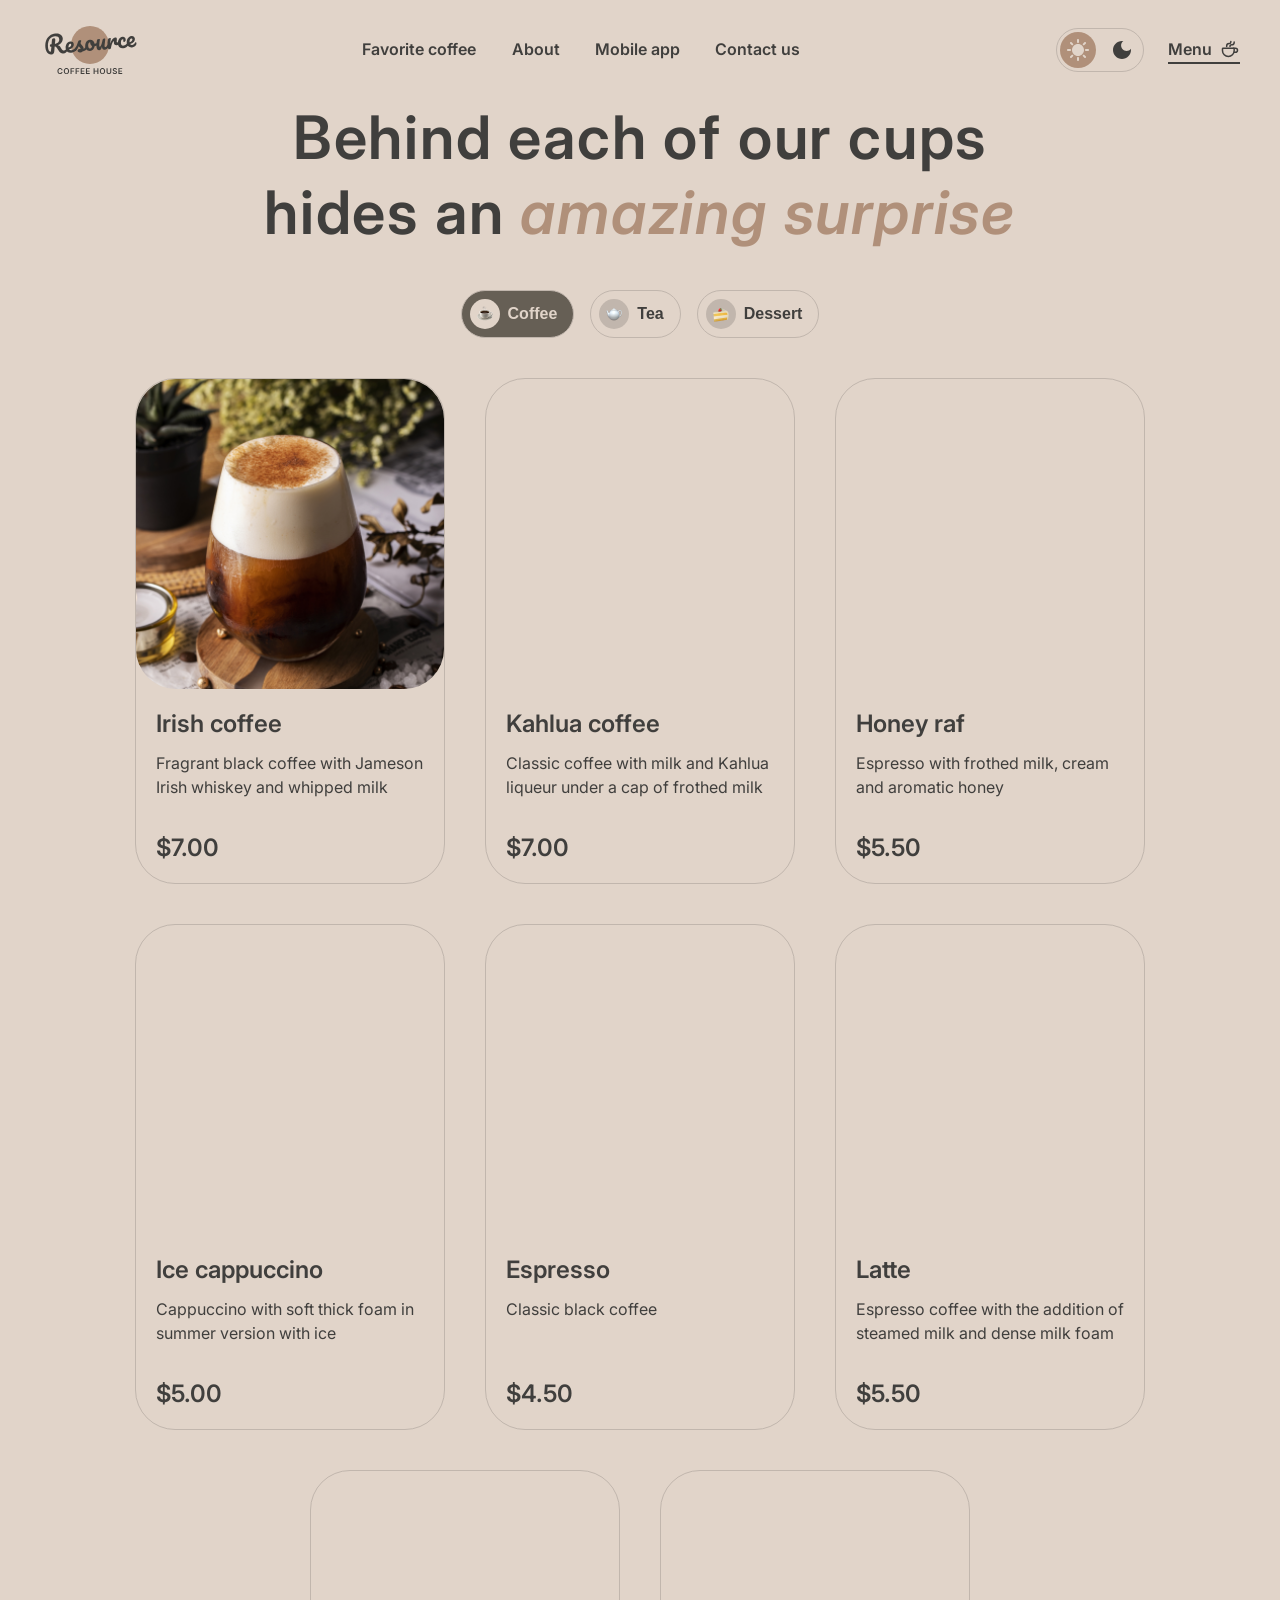
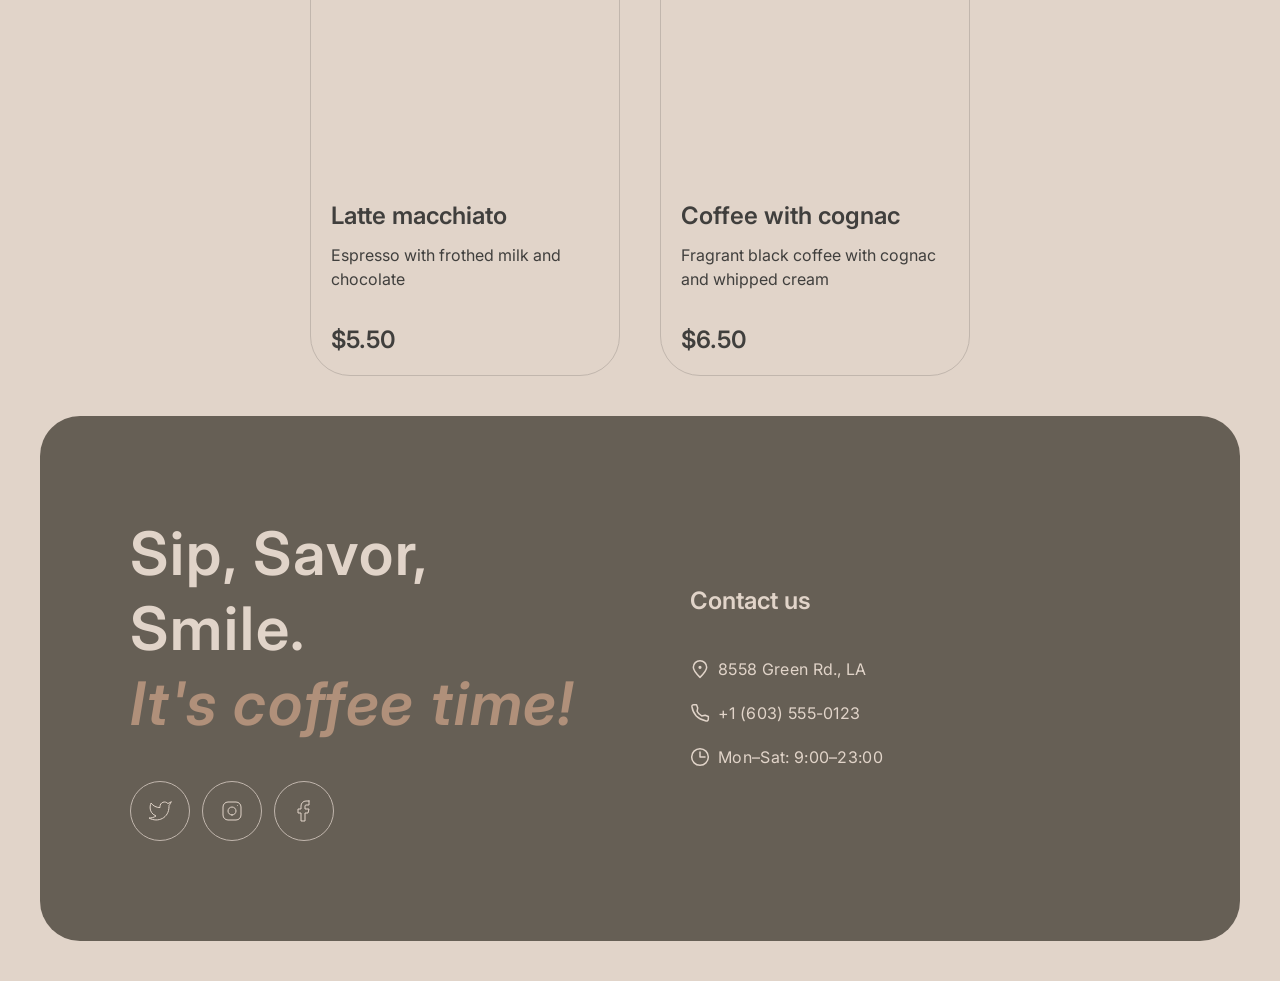
==== commit 41ad76ce: "fix: menu card image displaying on hover" ====
--- a/menu.html
+++ b/menu.html
@@ -192,8 +192,7 @@
                     </div>
                 </div>
 
-                <div class="menu__grid">
-                </div>
+                <div class="menu__grid"></div>
                 <button class="menu__more" type="button" aria-label="Show more" hidden>
                     <svg width="24" height="24" viewBox="0 0 24 24" fill="none" xmlns="http://www.w3.org/2000/svg">
                         <path
--- a/css/components.css
+++ b/css/components.css
@@ -693,11 +693,6 @@
   border: 1px solid var(--color-border-primary);
   border-radius: 40px;
   color: var(--color-text-primary);
-  transition: transform 0.6s ease;
-}
-
-.menu-card:hover {
-  transform: scale(0.9);
 }
 
 .menu-card__image {
@@ -706,6 +701,27 @@
   flex-shrink: 0;
   border-radius: 40px;
   object-fit: cover;
+  object-position: center;
+  transition: transform 0.6s ease;
+}
+
+.menu-card:hover .menu-card__image,
+.menu-card:focus-visible .menu-card__image {
+  transform: scale(0.95);
+}
+
+@supports (object-view-box: inset(5%)) {
+  .menu-card__image {
+    transform: none;
+    object-view-box: inset(5%);
+    transition: object-view-box 0.3s ease-in-out;
+  }
+
+  .menu-card:hover .menu-card__image,
+  .menu-card:focus-visible .menu-card__image {
+    transform: none;
+    object-view-box: inset(0%);
+  }
 }
 
 .menu-card__content {
